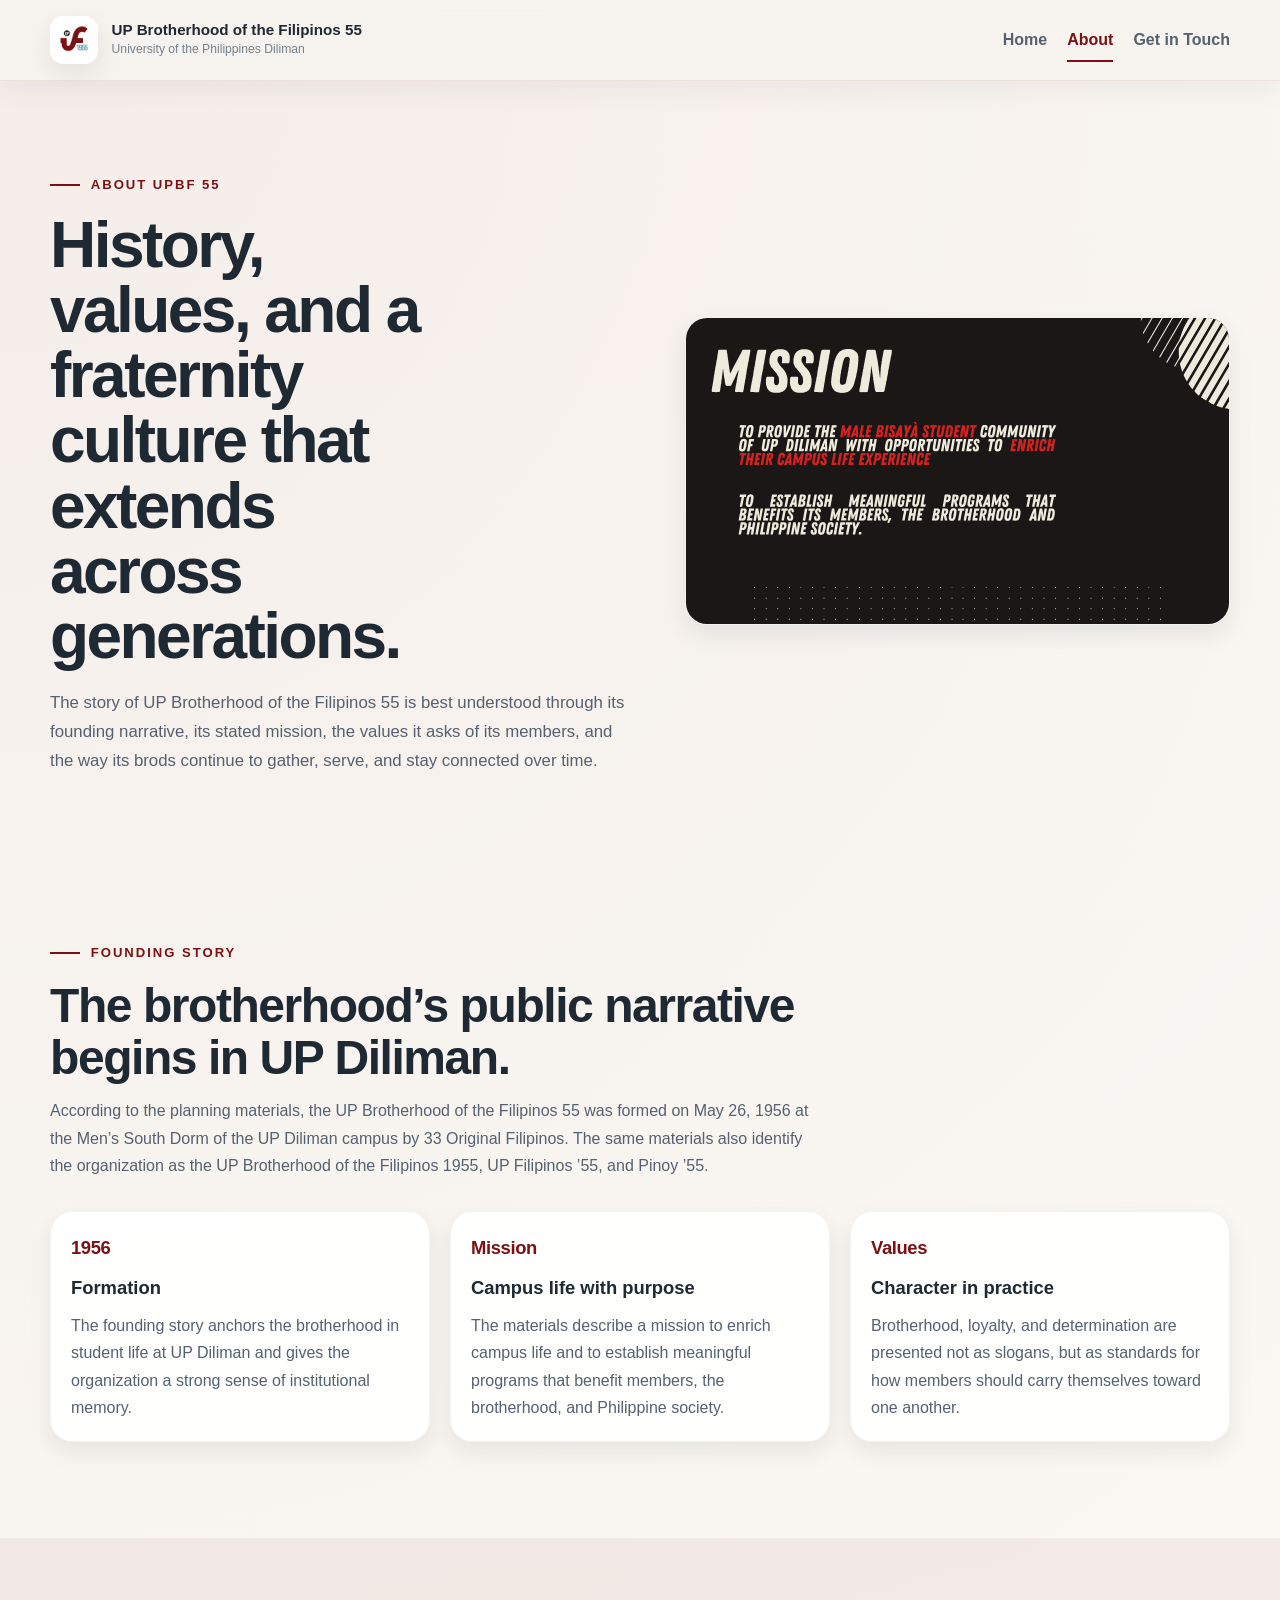
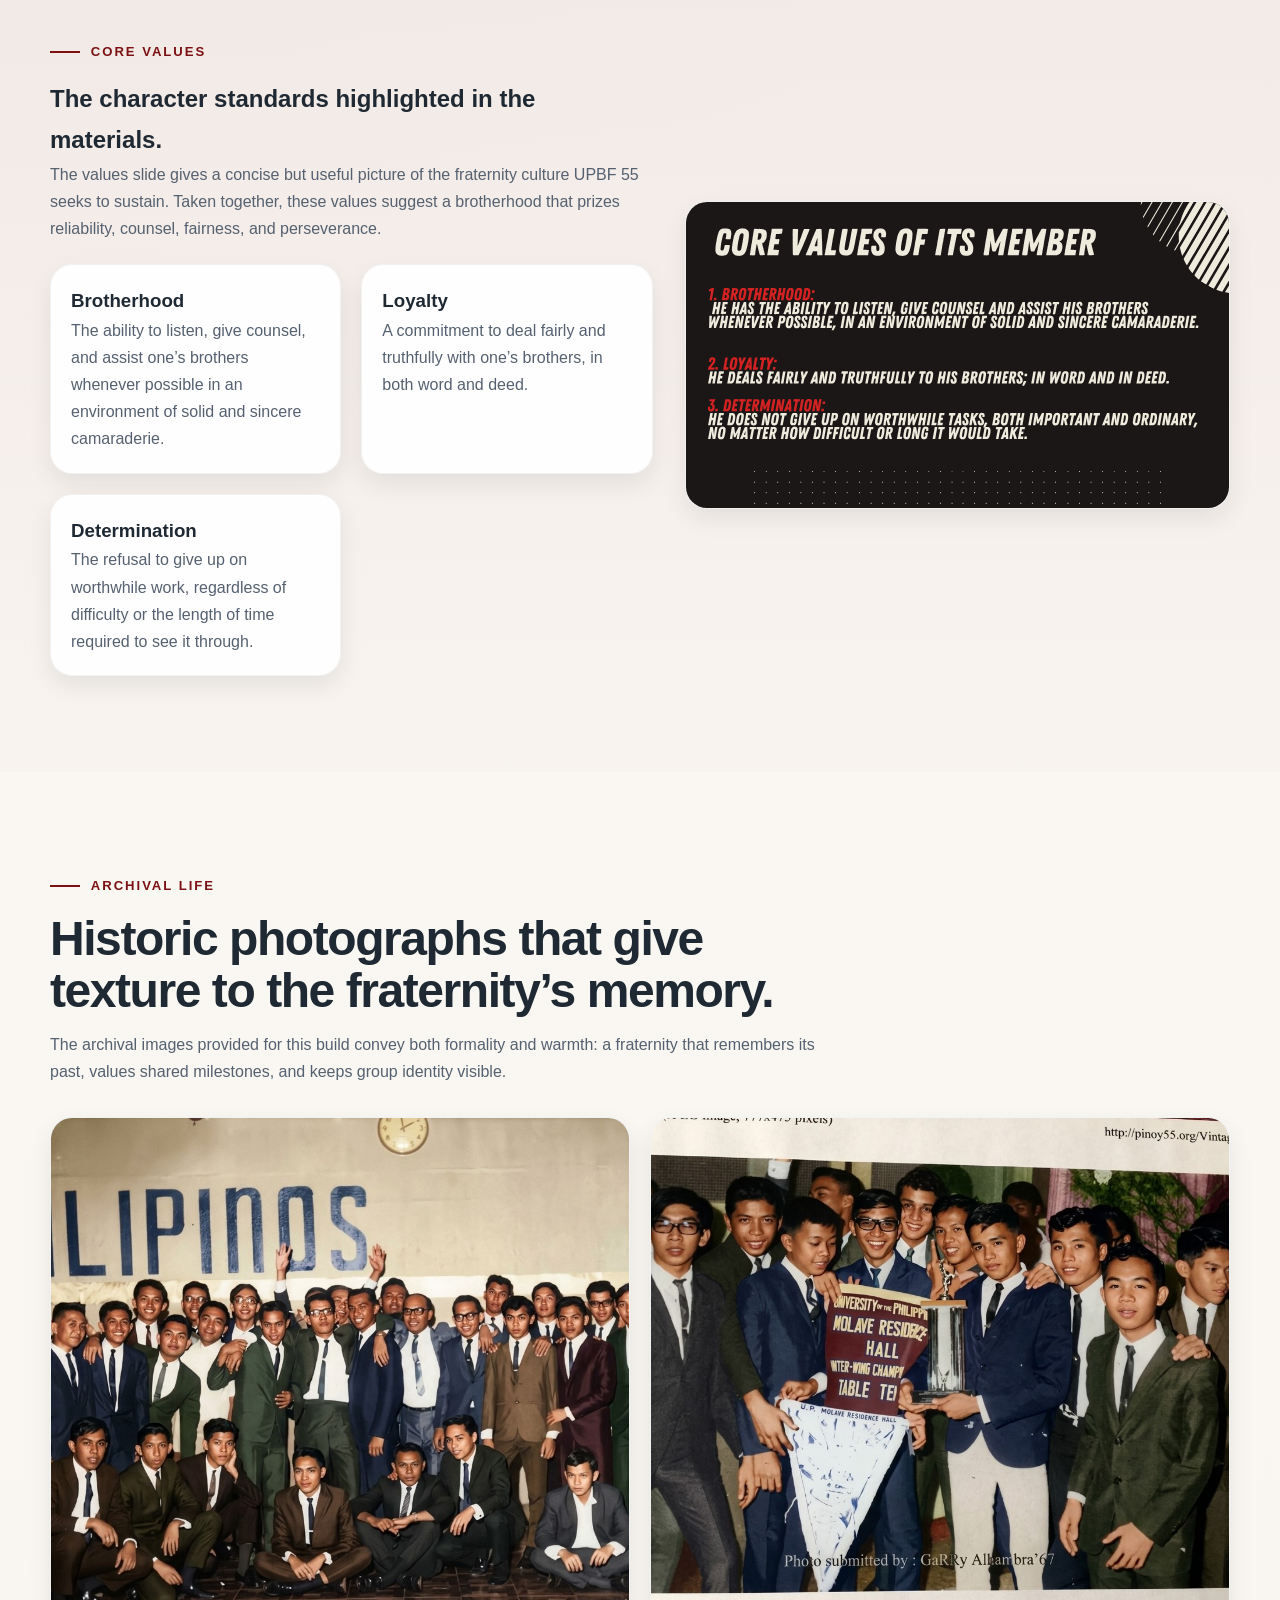
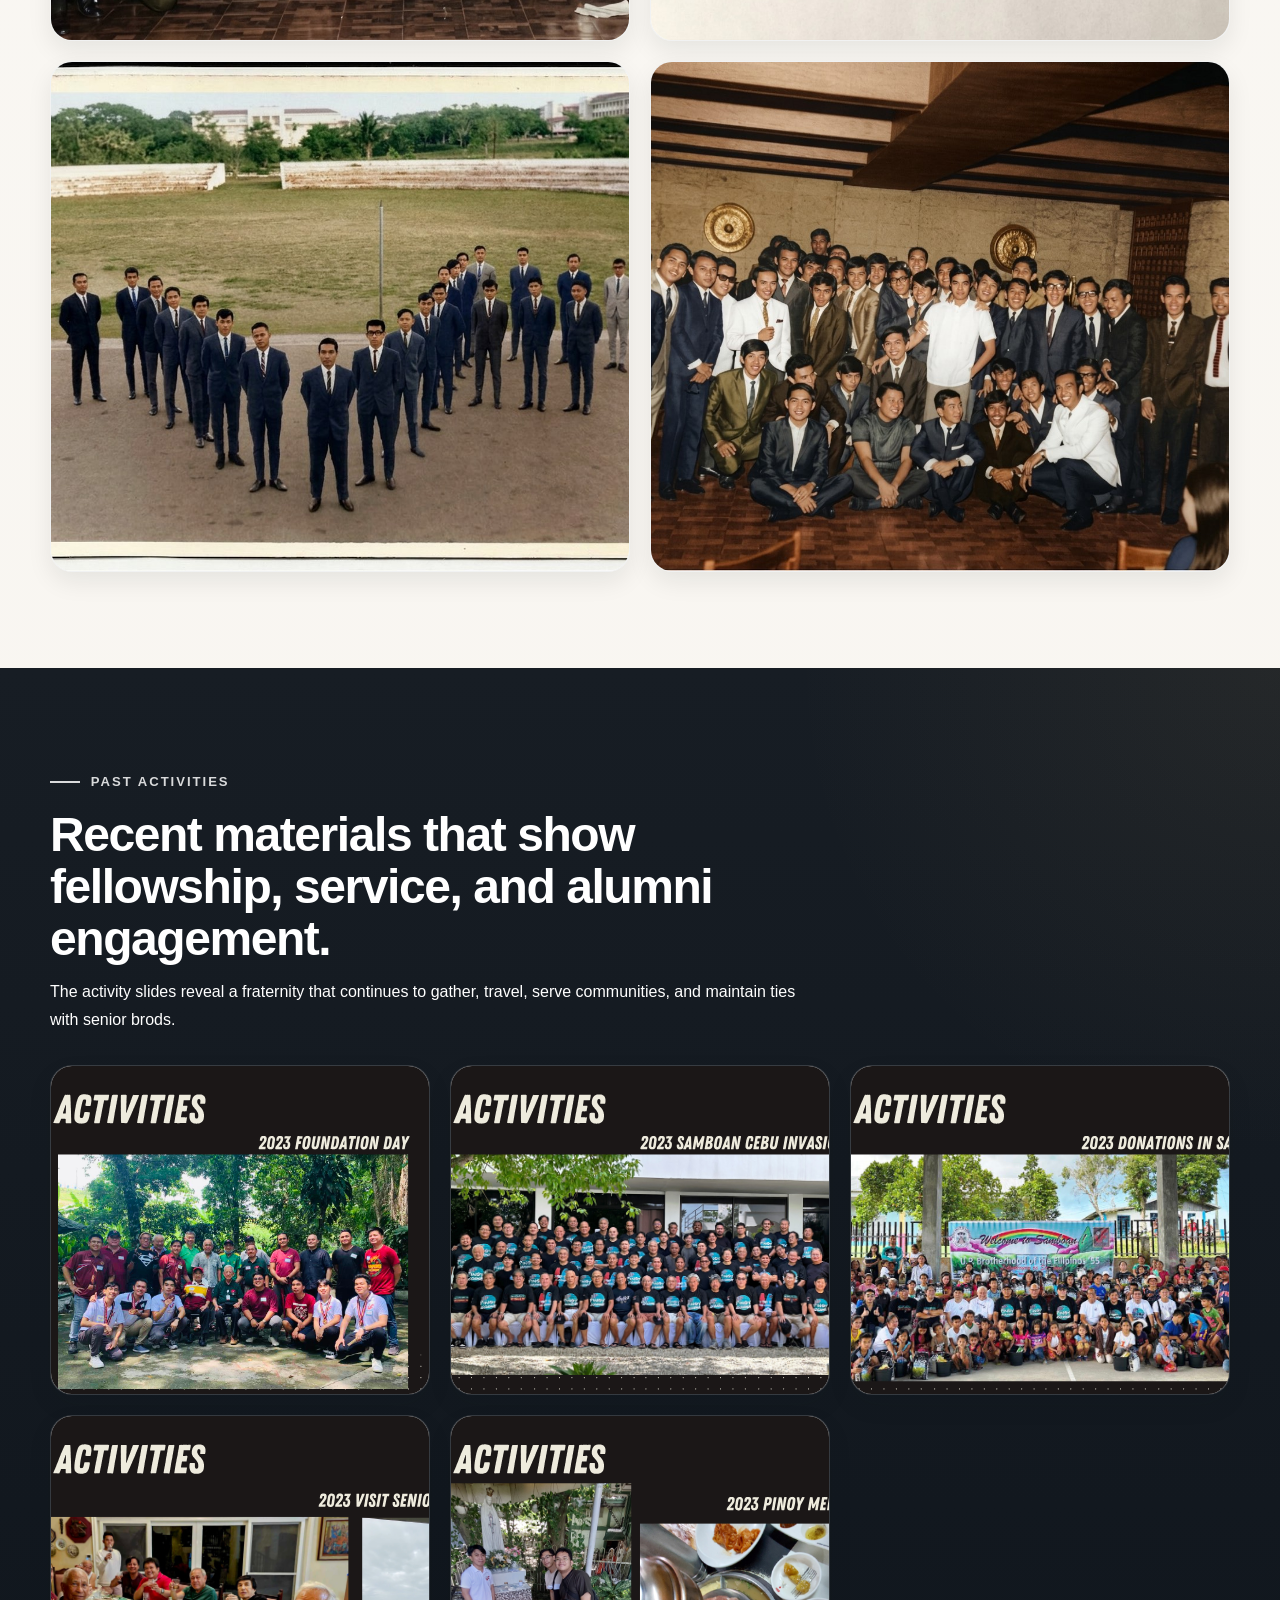
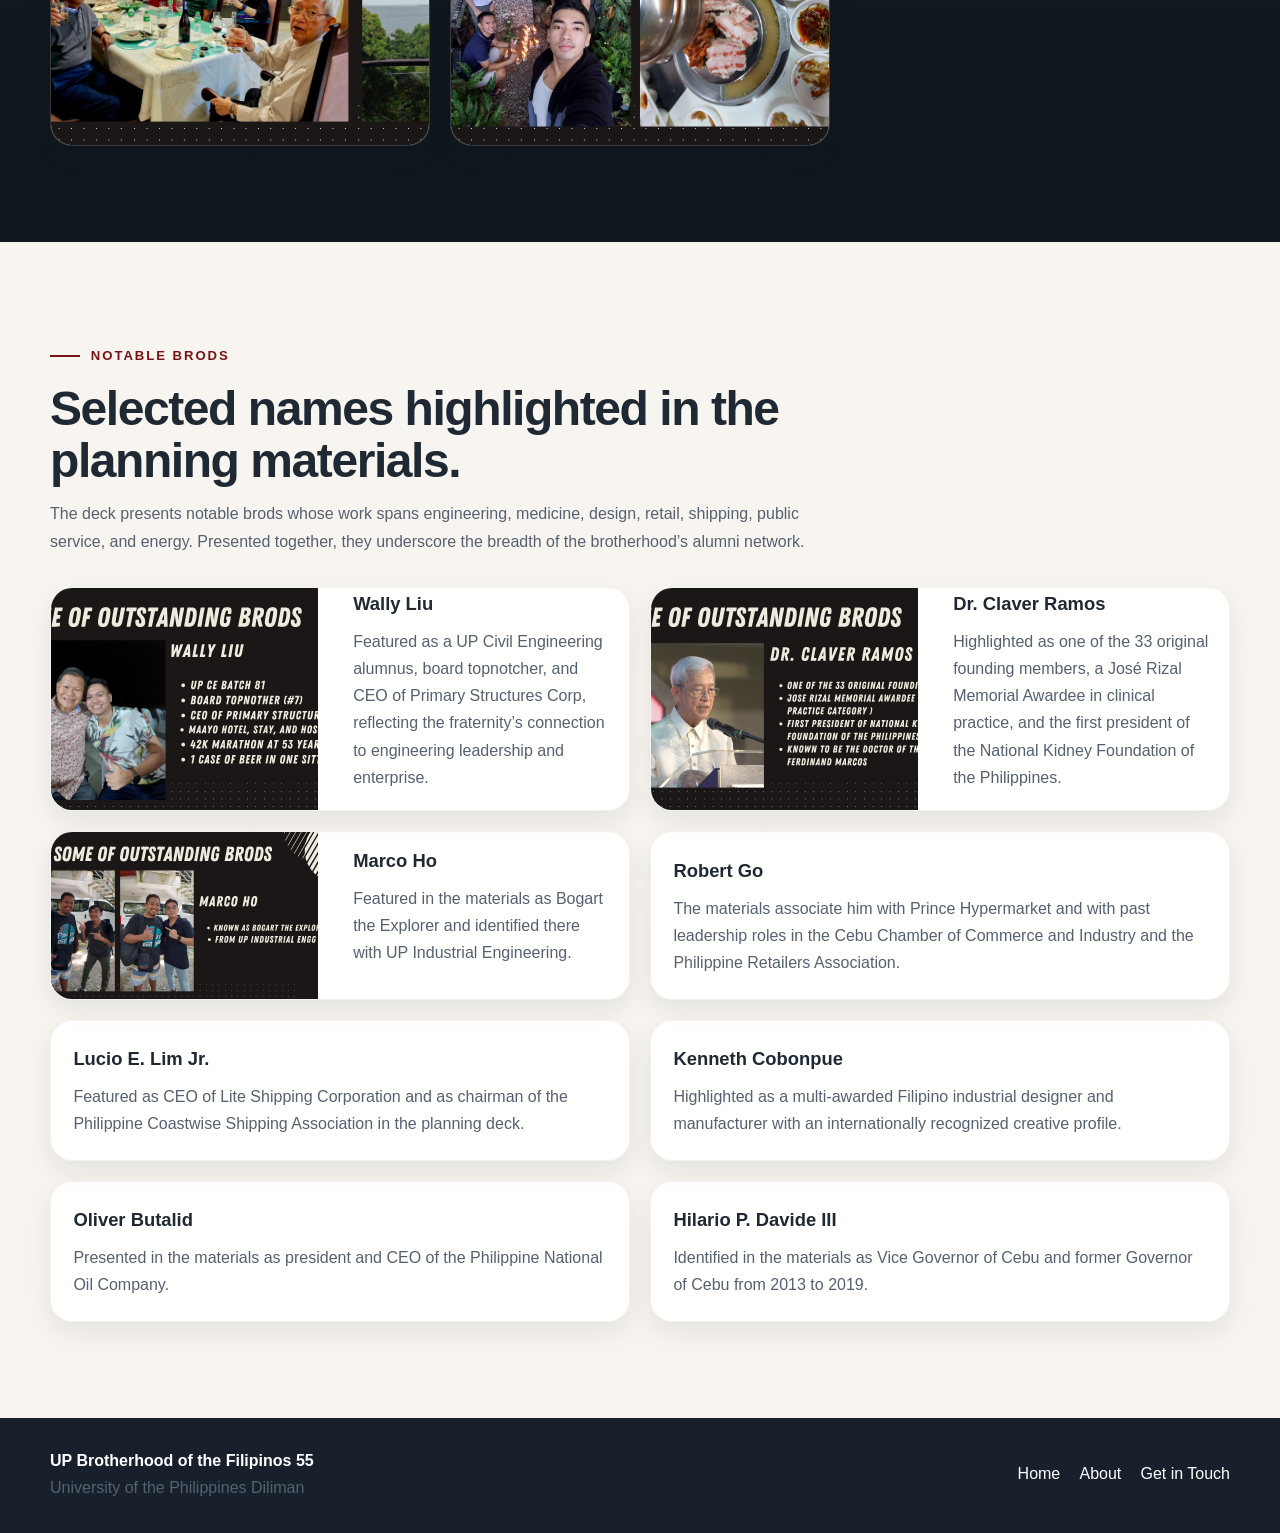
==== about.html @ 662bdc66 "Add files via upload" ====
<!DOCTYPE html>
<html lang="en">
<head>
  <meta charset="UTF-8">
  <meta name="viewport" content="width=device-width, initial-scale=1.0">
  <meta name="description" content="History, mission, activities, and notable brods of the UP Brotherhood of the Filipinos 55 at the University of the Philippines Diliman.">
  <title>UP Brotherhood of the Filipinos 55 | About</title>
  <link rel="stylesheet" href="style.css">
</head>
<body>
  <a class="skip-link" href="#main-content">Skip to content</a>

  <header class="site-header">
    <div class="container nav-shell">
      <a class="brand" href="index.html" aria-label="UP Brotherhood of the Filipinos 55 home page">
        <img src="logo.jpg" alt="UP Brotherhood of the Filipinos 55 logo">
        <span class="brand__text">
          <span class="brand__title">UP Brotherhood of the Filipinos 55</span>
          <span class="brand__sub">University of the Philippines Diliman</span>
        </span>
      </a>

      <input class="nav-toggle" type="checkbox" id="nav-toggle" aria-label="Toggle navigation menu">
      <label class="nav-toggle-label" for="nav-toggle" aria-hidden="true">
        <span></span>
        <span></span>
        <span></span>
      </label>

      <nav class="site-nav" aria-label="Primary navigation">
        <ul>
          <li><a href="index.html">Home</a></li>
          <li><a href="about.html" aria-current="page">About</a></li>
          <li><a href="index.html#contact">Get in Touch</a></li>
        </ul>
      </nav>
    </div>
  </header>

  <main id="main-content">
    <section class="page-banner">
      <div class="container split-layout split-layout--balanced">
        <div>
          <span class="eyebrow">About UPBF 55</span>
          <h1>History, values, and a fraternity culture that extends across generations.</h1>
          <p class="hero-lead">
            The story of UP Brotherhood of the Filipinos 55 is best understood through its founding narrative, its stated mission,
            the values it asks of its members, and the way its brods continue to gather, serve, and stay connected over time.
          </p>
        </div>
        <figure class="card card--image lift-card">
          <img src="3.svg" alt="Mission slide for the UP Brotherhood of the Filipinos 55.">
        </figure>
      </div>
    </section>

    <section class="section">
      <div class="container timeline-shell">
        <div class="section-head">
          <span class="eyebrow">Founding story</span>
          <h2>The brotherhood’s public narrative begins in UP Diliman.</h2>
          <p>
            According to the planning materials, the UP Brotherhood of the Filipinos 55 was formed on May 26, 1956 at the Men’s South Dorm of the UP Diliman campus by 33 Original Filipinos.
            The same materials also identify the organization as the UP Brotherhood of the Filipinos 1955, UP Filipinos ’55, and Pinoy ’55.
          </p>
        </div>

        <div class="timeline-grid">
          <article class="card timeline-card lift-card">
            <span class="timeline-card__year">1956</span>
            <h3>Formation</h3>
            <p>The founding story anchors the brotherhood in student life at UP Diliman and gives the organization a strong sense of institutional memory.</p>
          </article>
          <article class="card timeline-card lift-card">
            <span class="timeline-card__year">Mission</span>
            <h3>Campus life with purpose</h3>
            <p>The materials describe a mission to enrich campus life and to establish meaningful programs that benefit members, the brotherhood, and Philippine society.</p>
          </article>
          <article class="card timeline-card lift-card">
            <span class="timeline-card__year">Values</span>
            <h3>Character in practice</h3>
            <p>Brotherhood, loyalty, and determination are presented not as slogans, but as standards for how members should carry themselves toward one another.</p>
          </article>
        </div>
      </div>
    </section>

    <section class="section section--tint">
      <div class="container split-layout split-layout--balanced">
        <div>
          <span class="eyebrow">Core values</span>
          <h2>The character standards highlighted in the materials.</h2>
          <p>
            The values slide gives a concise but useful picture of the fraternity culture UPBF 55 seeks to sustain. Taken together, these values suggest a brotherhood that prizes reliability,
            counsel, fairness, and perseverance.
          </p>
          <div class="stack-grid">
            <article class="card lift-card">
              <h3>Brotherhood</h3>
              <p>The ability to listen, give counsel, and assist one’s brothers whenever possible in an environment of solid and sincere camaraderie.</p>
            </article>
            <article class="card lift-card">
              <h3>Loyalty</h3>
              <p>A commitment to deal fairly and truthfully with one’s brothers, in both word and deed.</p>
            </article>
            <article class="card lift-card">
              <h3>Determination</h3>
              <p>The refusal to give up on worthwhile work, regardless of difficulty or the length of time required to see it through.</p>
            </article>
          </div>
        </div>

        <figure class="card card--image lift-card">
          <img src="4.svg" alt="Core values slide listing brotherhood, loyalty, and determination for UPBF 55 members.">
        </figure>
      </div>
    </section>

    <section class="section">
      <div class="container">
        <div class="section-head">
          <span class="eyebrow">Archival life</span>
          <h2>Historic photographs that give texture to the fraternity’s memory.</h2>
          <p>
            The archival images provided for this build convey both formality and warmth: a fraternity that remembers its past, values shared milestones, and keeps group identity visible.
          </p>
        </div>

        <div class="gallery-grid">
          <figure class="card card--image lift-card">
            <img src="viber_image_2026-03-21_21-00-17-931.jpg" alt="Historic UPBF 55 group portrait with members wearing suits under a FILIPINOS sign.">
            <figcaption><strong>Group identity.</strong> A classic portrait that makes the organization’s name and visual memory immediately recognizable.</figcaption>
          </figure>
          <figure class="card card--image lift-card">
            <img src="viber_image_2026-03-21_21-00-18-046.jpg" alt="Historic UPBF 55 members holding a championship trophy and residence hall banner.">
            <figcaption><strong>Shared wins.</strong> The brotherhood’s memory is also carried through competition, achievement, and celebration.</figcaption>
          </figure>
          <figure class="card card--image lift-card">
            <img src="viber_image_2026-03-21_21-00-18-079.jpg" alt="Formal outdoor formation photograph of UPBF 55 members on campus grounds.">
            <figcaption><strong>Presence on campus.</strong> The visual discipline of the image reflects a strong sense of collective identity.</figcaption>
          </figure>
          <figure class="card card--image lift-card">
            <img src="viber_image_2026-03-21_21-00-18-173.jpg" alt="Large indoor social gathering of UPBF 55 members smiling together.">
            <figcaption><strong>Brotherhood in community.</strong> The social ease in the image makes the fraternity feel lived-in and intergenerational.</figcaption>
          </figure>
        </div>
      </div>
    </section>

    <section class="section section--dark">
      <div class="container">
        <div class="section-head section-head--light">
          <span class="eyebrow eyebrow--light">Past activities</span>
          <h2>Recent materials that show fellowship, service, and alumni engagement.</h2>
          <p>
            The activity slides reveal a fraternity that continues to gather, travel, serve communities, and maintain ties with senior brods.
          </p>
        </div>

        <div class="activity-grid">
          <figure class="card card--image card--dark lift-card">
            <img src="6.svg" alt="Slide for the 2023 Foundation Day activity of UPBF 55.">
            <figcaption>
              <strong>2023 Foundation Day</strong>
              An intergenerational gathering that affirms continuity across alumni and younger brods.
            </figcaption>
          </figure>
          <figure class="card card--image card--dark lift-card">
            <img src="7.svg" alt="Slide for the 2023 Samboan Cebu invasion of UPBF 55.">
            <figcaption>
              <strong>2023 Samboan Cebu Invasion</strong>
              Travel and fellowship remain part of how the network strengthens its bonds.
            </figcaption>
          </figure>
          <figure class="card card--image card--dark lift-card">
            <img src="8.svg" alt="Slide for the 2023 donations in Samboan by UPBF 55.">
            <figcaption>
              <strong>2023 Donations in Samboan</strong>
              A visible expression of service and civic-minded fraternity work.
            </figcaption>
          </figure>
          <figure class="card card--image card--dark lift-card">
            <img src="9.svg" alt="Slide showing a 2023 visit to senior brods by UPBF 55.">
            <figcaption>
              <strong>Visit to Senior Brods</strong>
              Respect for older brods strengthens the sense of living fraternity across generations.
            </figcaption>
          </figure>
          <figure class="card card--image card--dark lift-card">
            <img src="10.svg" alt="Slide showing the 2023 Pinoy memorial activity of UPBF 55.">
            <figcaption>
              <strong>Pinoy Memorial</strong>
              The memory of the brotherhood is sustained through acts of remembrance as well as celebration.
            </figcaption>
          </figure>
        </div>
      </div>
    </section>

    <section class="section" id="notable-brods">
      <div class="container">
        <div class="section-head">
          <span class="eyebrow">Notable brods</span>
          <h2>Selected names highlighted in the planning materials.</h2>
          <p>
            The deck presents notable brods whose work spans engineering, medicine, design, retail, shipping, public service, and energy.
            Presented together, they underscore the breadth of the brotherhood’s alumni network.
          </p>
        </div>

        <div class="profiles-grid">
          <article class="card profile-card lift-card">
            <img src="12.svg" alt="Slide featuring notable brod Wally Liu.">
            <div>
              <h3>Wally Liu</h3>
              <p>Featured as a UP Civil Engineering alumnus, board topnotcher, and CEO of Primary Structures Corp, reflecting the fraternity’s connection to engineering leadership and enterprise.</p>
            </div>
          </article>

          <article class="card profile-card lift-card">
            <img src="13.svg" alt="Slide featuring notable brod Dr. Claver Ramos.">
            <div>
              <h3>Dr. Claver Ramos</h3>
              <p>Highlighted as one of the 33 original founding members, a José Rizal Memorial Awardee in clinical practice, and the first president of the National Kidney Foundation of the Philippines.</p>
            </div>
          </article>

          <article class="card profile-card lift-card">
            <img src="14.svg" alt="Slide featuring notable brod Marco Ho.">
            <div>
              <h3>Marco Ho</h3>
              <p>Featured in the materials as Bogart the Explorer and identified there with UP Industrial Engineering.</p>
            </div>
          </article>

          <article class="card text-profile lift-card">
            <h3>Robert Go</h3>
            <p>The materials associate him with Prince Hypermarket and with past leadership roles in the Cebu Chamber of Commerce and Industry and the Philippine Retailers Association.</p>
          </article>

          <article class="card text-profile lift-card">
            <h3>Lucio E. Lim Jr.</h3>
            <p>Featured as CEO of Lite Shipping Corporation and as chairman of the Philippine Coastwise Shipping Association in the planning deck.</p>
          </article>

          <article class="card text-profile lift-card">
            <h3>Kenneth Cobonpue</h3>
            <p>Highlighted as a multi-awarded Filipino industrial designer and manufacturer with an internationally recognized creative profile.</p>
          </article>

          <article class="card text-profile lift-card">
            <h3>Oliver Butalid</h3>
            <p>Presented in the materials as president and CEO of the Philippine National Oil Company.</p>
          </article>

          <article class="card text-profile lift-card">
            <h3>Hilario P. Davide III</h3>
            <p>Identified in the materials as Vice Governor of Cebu and former Governor of Cebu from 2013 to 2019.</p>
          </article>
        </div>
      </div>
    </section>
  </main>

  <footer class="site-footer">
    <div class="container footer-shell">
      <div>
        <strong>UP Brotherhood of the Filipinos 55</strong>
        <p>University of the Philippines Diliman</p>
      </div>
      <nav aria-label="Footer navigation">
        <ul class="footer-nav">
          <li><a href="index.html">Home</a></li>
          <li><a href="about.html">About</a></li>
          <li><a href="index.html#contact">Get in Touch</a></li>
        </ul>
      </nav>
    </div>
  </footer>
</body>
</html>
---- style.css ----
:root {
  --bg: #f7f4ef;
  --surface: #fffdf9;
  --surface-soft: #f1ebe4;
  --ink: #1f2933;
  --ink-soft: #556170;
  --ink-muted: #73808d;
  --line: rgba(31, 41, 51, 0.1);
  --maroon: #7b1113;
  --maroon-deep: #560b0d;
  --maroon-soft: #a53a3d;
  --slate: #18212b;
  --gold: #c7a66b;
  --white: #ffffff;
  --shadow-sm: 0 10px 24px rgba(19, 24, 30, 0.08);
  --shadow-md: 0 18px 44px rgba(19, 24, 30, 0.12);
  --shadow-lg: 0 26px 60px rgba(19, 24, 30, 0.18);
  --radius-sm: 16px;
  --radius-md: 22px;
  --radius-lg: 30px;
  --max-width: 1180px;
  --transition: 180ms ease;
}

* {
  box-sizing: border-box;
}

html {
  scroll-behavior: smooth;
}

body {
  margin: 0;
  font-family: Inter, "Segoe UI", Roboto, Helvetica, Arial, sans-serif;
  color: var(--ink);
  background:
    radial-gradient(circle at top left, rgba(123, 17, 19, 0.05), transparent 30%),
    linear-gradient(180deg, #fbf9f5 0%, var(--bg) 100%);
  line-height: 1.7;
}

img {
  display: block;
  max-width: 100%;
}

a {
  color: inherit;
  text-decoration: none;
}

button,
input,
textarea {
  font: inherit;
}

h1,
h2,
h3,
strong {
  color: var(--ink);
}

h1,
h2,
h3,
p,
ul,
figure {
  margin: 0;
}

ul {
  padding: 0;
  list-style: none;
}

p {
  color: var(--ink-soft);
}

.container {
  width: min(100% - 1.5rem, var(--max-width));
  margin: 0 auto;
}

.skip-link {
  position: absolute;
  left: -9999px;
  top: 0;
  z-index: 200;
  background: var(--maroon);
  color: var(--white);
  padding: 0.8rem 1rem;
  border-radius: 0 0 12px 12px;
}

.skip-link:focus {
  left: 1rem;
}

.site-header {
  position: sticky;
  top: 0;
  z-index: 100;
  background: rgba(247, 244, 239, 0.8);
  backdrop-filter: blur(14px);
  border-bottom: 1px solid rgba(123, 17, 19, 0.08);
  box-shadow: 0 10px 30px rgba(19, 24, 30, 0.05);
}

.nav-shell {
  min-height: 5rem;
  display: flex;
  align-items: center;
  justify-content: space-between;
  gap: 1rem;
}

.brand {
  display: inline-flex;
  align-items: center;
  gap: 0.85rem;
  min-width: 0;
}

.brand img {
  width: 3rem;
  height: 3rem;
  object-fit: contain;
  border-radius: 14px;
  background: var(--white);
  box-shadow: var(--shadow-sm);
}

.brand__text {
  display: flex;
  flex-direction: column;
  min-width: 0;
}

.brand__title {
  font-size: 0.95rem;
  font-weight: 800;
  line-height: 1.2;
}

.brand__sub {
  color: var(--ink-muted);
  font-size: 0.76rem;
}

.nav-toggle {
  display: none;
}

.nav-toggle-label {
  width: 2.9rem;
  height: 2.9rem;
  display: inline-flex;
  flex-direction: column;
  justify-content: center;
  gap: 0.3rem;
  padding: 0.7rem;
  background: var(--surface);
  border: 1px solid var(--line);
  border-radius: 999px;
  cursor: pointer;
  box-shadow: var(--shadow-sm);
}

.nav-toggle-label span {
  width: 100%;
  height: 2px;
  background: var(--ink);
  border-radius: 999px;
}

.site-nav {
  position: absolute;
  top: 100%;
  left: 0;
  right: 0;
  max-height: 0;
  overflow: hidden;
  background: rgba(247, 244, 239, 0.98);
  backdrop-filter: blur(12px);
  border-bottom: 1px solid rgba(123, 17, 19, 0.08);
  transition: max-height 220ms ease;
}

.site-nav ul {
  display: flex;
  flex-direction: column;
  gap: 0.25rem;
  padding: 0.75rem 1rem 1rem;
}

.site-nav a {
  display: block;
  padding: 0.9rem 0.3rem;
  font-weight: 700;
  color: var(--ink-soft);
  border-bottom: 1px solid rgba(31, 41, 51, 0.08);
  transition: color var(--transition);
}

.site-nav a:hover,
.site-nav a:focus-visible,
.site-nav a[aria-current="page"] {
  color: var(--maroon);
}

.nav-toggle:checked ~ .site-nav {
  max-height: 16rem;
}

main {
  overflow: hidden;
}

.hero-section,
.page-banner {
  padding: 4.5rem 0 3.5rem;
}

.hero-section {
  background:
    radial-gradient(circle at 10% 10%, rgba(123, 17, 19, 0.12), transparent 28%),
    linear-gradient(135deg, rgba(255, 255, 255, 0.25), rgba(123, 17, 19, 0.02));
}

.hero-grid,
.split-layout,
.contact-grid,
.footer-shell,
.timeline-grid,
.stat-grid,
.value-grid,
.gallery-grid,
.activity-grid,
.activity-preview-grid,
.profiles-grid,
.stack-grid,
.mini-profile-list {
  display: grid;
  gap: 1.25rem;
}

.hero-grid,
.split-layout,
.contact-grid {
  align-items: center;
}

.hero-copy h1,
.page-banner h1 {
  font-size: clamp(2.2rem, 5vw, 4.4rem);
  line-height: 1.02;
  letter-spacing: -0.04em;
  max-width: 12ch;
}

.hero-lead {
  font-size: 1.05rem;
  max-width: 62ch;
  margin-top: 1.25rem;
}

.hero-actions {
  display: flex;
  flex-wrap: wrap;
  gap: 0.85rem;
  margin-top: 1.6rem;
}

.hero-meta {
  display: flex;
  flex-wrap: wrap;
  gap: 0.7rem;
  margin-top: 1.4rem;
}

.hero-meta li {
  padding: 0.55rem 0.85rem;
  border-radius: 999px;
  background: rgba(255, 255, 255, 0.74);
  border: 1px solid rgba(123, 17, 19, 0.1);
  color: var(--ink-soft);
  font-weight: 600;
  font-size: 0.92rem;
}

.eyebrow {
  display: inline-flex;
  align-items: center;
  gap: 0.65rem;
  font-size: 0.82rem;
  font-weight: 800;
  letter-spacing: 0.15em;
  text-transform: uppercase;
  color: var(--maroon);
  margin-bottom: 1rem;
}

.eyebrow::before {
  content: "";
  width: 1.9rem;
  height: 2px;
  background: currentColor;
}

.eyebrow--light {
  color: rgba(255, 255, 255, 0.84);
}

.button,
.text-link {
  transition:
    transform var(--transition),
    box-shadow var(--transition),
    background-color var(--transition),
    color var(--transition),
    border-color var(--transition);
}

.button {
  display: inline-flex;
  justify-content: center;
  align-items: center;
  min-height: 3rem;
  padding: 0.9rem 1.2rem;
  border-radius: 999px;
  border: 1px solid transparent;
  font-weight: 800;
  letter-spacing: 0.01em;
}

.button:hover,
.button:focus-visible,
.text-link:hover,
.text-link:focus-visible {
  transform: translateY(-2px);
}

.button--primary {
  background: linear-gradient(135deg, var(--maroon), var(--maroon-soft));
  color: var(--white);
  box-shadow: 0 14px 30px rgba(123, 17, 19, 0.24);
}

.button--primary:hover,
.button--primary:focus-visible {
  box-shadow: 0 18px 36px rgba(123, 17, 19, 0.34);
}

.button--secondary {
  background: transparent;
  border-color: rgba(123, 17, 19, 0.2);
  color: var(--maroon);
}

.button--secondary:hover,
.button--secondary:focus-visible {
  background: rgba(123, 17, 19, 0.06);
}

.button--full {
  width: 100%;
}

.section {
  padding: 5rem 0;
}

.section--compact {
  padding-top: 2.5rem;
  padding-bottom: 2.5rem;
}

.section--tint {
  background: linear-gradient(180deg, rgba(123, 17, 19, 0.06), rgba(123, 17, 19, 0.015));
}

.section--dark {
  background:
    radial-gradient(circle at top right, rgba(199, 166, 107, 0.08), transparent 28%),
    linear-gradient(180deg, #171d24 0%, #10161d 100%);
}

.section-head {
  max-width: 48rem;
  margin-bottom: 2rem;
}

.section-head h2 {
  font-size: clamp(1.9rem, 4vw, 3rem);
  line-height: 1.08;
  letter-spacing: -0.03em;
  margin-bottom: 0.85rem;
}

.section-head--light h2,
.section-head--light p {
  color: var(--white);
}

.card {
  background: rgba(255, 255, 255, 0.92);
  border: 1px solid rgba(31, 41, 51, 0.06);
  border-radius: var(--radius-md);
  padding: 1.25rem;
  box-shadow: var(--shadow-sm);
}

.card--dark {
  background: rgba(255, 255, 255, 0.08);
  border-color: rgba(255, 255, 255, 0.08);
}

.card--image {
  overflow: hidden;
  padding: 0;
}

.card--image img {
  width: 100%;
  height: 100%;
  object-fit: cover;
}

.card--image figcaption {
  padding: 1rem 1.1rem 1.15rem;
  color: var(--ink-soft);
}

.card--dark figcaption,
.card--dark strong {
  color: var(--white);
}

.lift-card {
  transition: transform 220ms ease, box-shadow 220ms ease, border-color 220ms ease;
}

.lift-card:hover,
.lift-card:focus-within {
  transform: translateY(-8px);
  box-shadow: var(--shadow-md);
  border-color: rgba(123, 17, 19, 0.14);
}

.pill {
  display: inline-flex;
  align-items: center;
  width: fit-content;
  padding: 0.4rem 0.72rem;
  border-radius: 999px;
  background: rgba(123, 17, 19, 0.08);
  color: var(--maroon);
  font-size: 0.82rem;
  font-weight: 800;
  letter-spacing: 0.08em;
  text-transform: uppercase;
  margin-bottom: 0.9rem;
}

.stat-grid,
.value-grid,
.activity-preview-grid,
.gallery-grid,
.activity-grid,
.profiles-grid {
  grid-template-columns: 1fr;
}

.stat-card__value,
.timeline-card__year {
  display: block;
  color: var(--maroon);
  font-size: 1.15rem;
  font-weight: 900;
  letter-spacing: -0.02em;
  margin-bottom: 0.55rem;
}

.value-card h3,
.stat-card h3,
.timeline-card h3,
.profile-card h3,
.text-profile h3,
.mini-profile h3,
.contact-note h3 {
  font-size: 1.15rem;
  margin-bottom: 0.55rem;
}

.split-layout > div > p + p {
  margin-top: 1rem;
}

.gallery-grid--feature {
  grid-template-columns: 1fr;
}

.gallery-grid__lead {
  min-height: 100%;
}

.mini-profile-list,
.stack-grid {
  margin-top: 1.35rem;
}

.mini-profile,
.text-profile {
  padding: 1.4rem;
}

.mini-profile p,
.text-profile p,
.profile-card p,
.contact-note p {
  color: var(--ink-soft);
}

.profile-card {
  display: grid;
  gap: 1rem;
  padding: 0;
  overflow: hidden;
}

.profile-card img {
  width: 100%;
  aspect-ratio: 16 / 9;
  object-fit: cover;
}

.profile-card > div {
  padding: 0 1.2rem 1.2rem;
}

.contact-section {
  padding-bottom: 5.5rem;
}

.contact-note {
  margin-top: 1.25rem;
}

.contact-form {
  display: grid;
  gap: 1rem;
  padding: 1.4rem;
}

.form-group {
  display: grid;
  gap: 0.45rem;
}

label {
  font-weight: 700;
  color: var(--ink);
}

input,
textarea {
  width: 100%;
  border: 1px solid rgba(31, 41, 51, 0.14);
  border-radius: 14px;
  background: var(--white);
  padding: 0.9rem 1rem;
  color: var(--ink);
  transition: border-color var(--transition), box-shadow var(--transition);
}

input:focus,
textarea:focus {
  outline: none;
  border-color: rgba(123, 17, 19, 0.42);
  box-shadow: 0 0 0 4px rgba(123, 17, 19, 0.1);
}

.text-link {
  display: inline-flex;
  align-items: center;
  gap: 0.4rem;
  color: var(--maroon);
  font-weight: 800;
  margin-top: 1.1rem;
}

.text-link::after {
  content: "→";
}

.site-footer {
  background: var(--slate);
  color: rgba(255, 255, 255, 0.8);
  padding: 1.8rem 0 2rem;
}

.site-footer strong,
.site-footer a {
  color: var(--white);
}

.footer-shell {
  gap: 1rem;
}

.footer-nav {
  display: flex;
  flex-wrap: wrap;
  gap: 0.9rem 1.2rem;
}

.footer-nav a:hover,
.footer-nav a:focus-visible {
  color: var(--gold);
}

@media (min-width: 720px) {
  .container {
    width: min(100% - 2.5rem, var(--max-width));
  }

  .hero-section,
  .page-banner {
    padding: 5.4rem 0 4rem;
  }

  .hero-grid,
  .split-layout,
  .contact-grid,
  .footer-shell {
    grid-template-columns: repeat(2, minmax(0, 1fr));
  }

  .stat-grid,
  .value-grid,
  .activity-preview-grid,
  .stack-grid {
    grid-template-columns: repeat(2, minmax(0, 1fr));
  }

  .gallery-grid {
    grid-template-columns: repeat(2, minmax(0, 1fr));
  }

  .gallery-grid--feature {
    grid-template-columns: 1.2fr 1fr;
  }

  .gallery-grid__lead {
    grid-row: span 2;
  }

  .activity-grid,
  .profiles-grid,
  .mini-profile-list,
  .timeline-grid {
    grid-template-columns: repeat(2, minmax(0, 1fr));
  }

  .profile-card {
    grid-template-columns: minmax(0, 0.95fr) minmax(0, 1.05fr);
    align-items: center;
  }

  .profile-card img {
    aspect-ratio: auto;
    height: 100%;
  }
}

@media (min-width: 980px) {
  .nav-toggle-label {
    display: none;
  }

  .site-nav {
    position: static;
    max-height: none;
    overflow: visible;
    background: transparent;
    border: 0;
  }

  .site-nav ul {
    flex-direction: row;
    align-items: center;
    gap: 1.25rem;
    padding: 0;
  }

  .site-nav a {
    border-bottom: 0;
    padding: 0;
    position: relative;
  }

  .site-nav a::after {
    content: "";
    position: absolute;
    left: 0;
    bottom: -0.55rem;
    width: 100%;
    height: 2px;
    background: var(--maroon);
    transform: scaleX(0);
    transform-origin: center;
    transition: transform var(--transition);
  }

  .site-nav a:hover::after,
  .site-nav a:focus-visible::after,
  .site-nav a[aria-current="page"]::after {
    transform: scaleX(1);
  }

  .hero-grid {
    grid-template-columns: 1.1fr 0.9fr;
    gap: 2rem;
  }

  .split-layout--balanced {
    grid-template-columns: 1.05fr 0.95fr;
    gap: 2rem;
  }

  .stat-grid {
    grid-template-columns: repeat(3, minmax(0, 1fr));
  }

  .value-grid {
    grid-template-columns: 1.1fr repeat(3, 1fr);
  }

  .activity-preview-grid {
    grid-template-columns: repeat(3, minmax(0, 1fr));
  }

  .activity-grid {
    grid-template-columns: repeat(3, minmax(0, 1fr));
  }

  .profiles-grid {
    grid-template-columns: repeat(2, minmax(0, 1fr));
  }

  .timeline-grid {
    grid-template-columns: repeat(3, minmax(0, 1fr));
  }

  .footer-shell {
    grid-template-columns: 1fr auto;
    align-items: center;
  }
}

@media (min-width: 1180px) {
  .section {
    padding: 6rem 0;
  }

  .section--compact {
    padding-top: 3rem;
    padding-bottom: 3rem;
  }
}
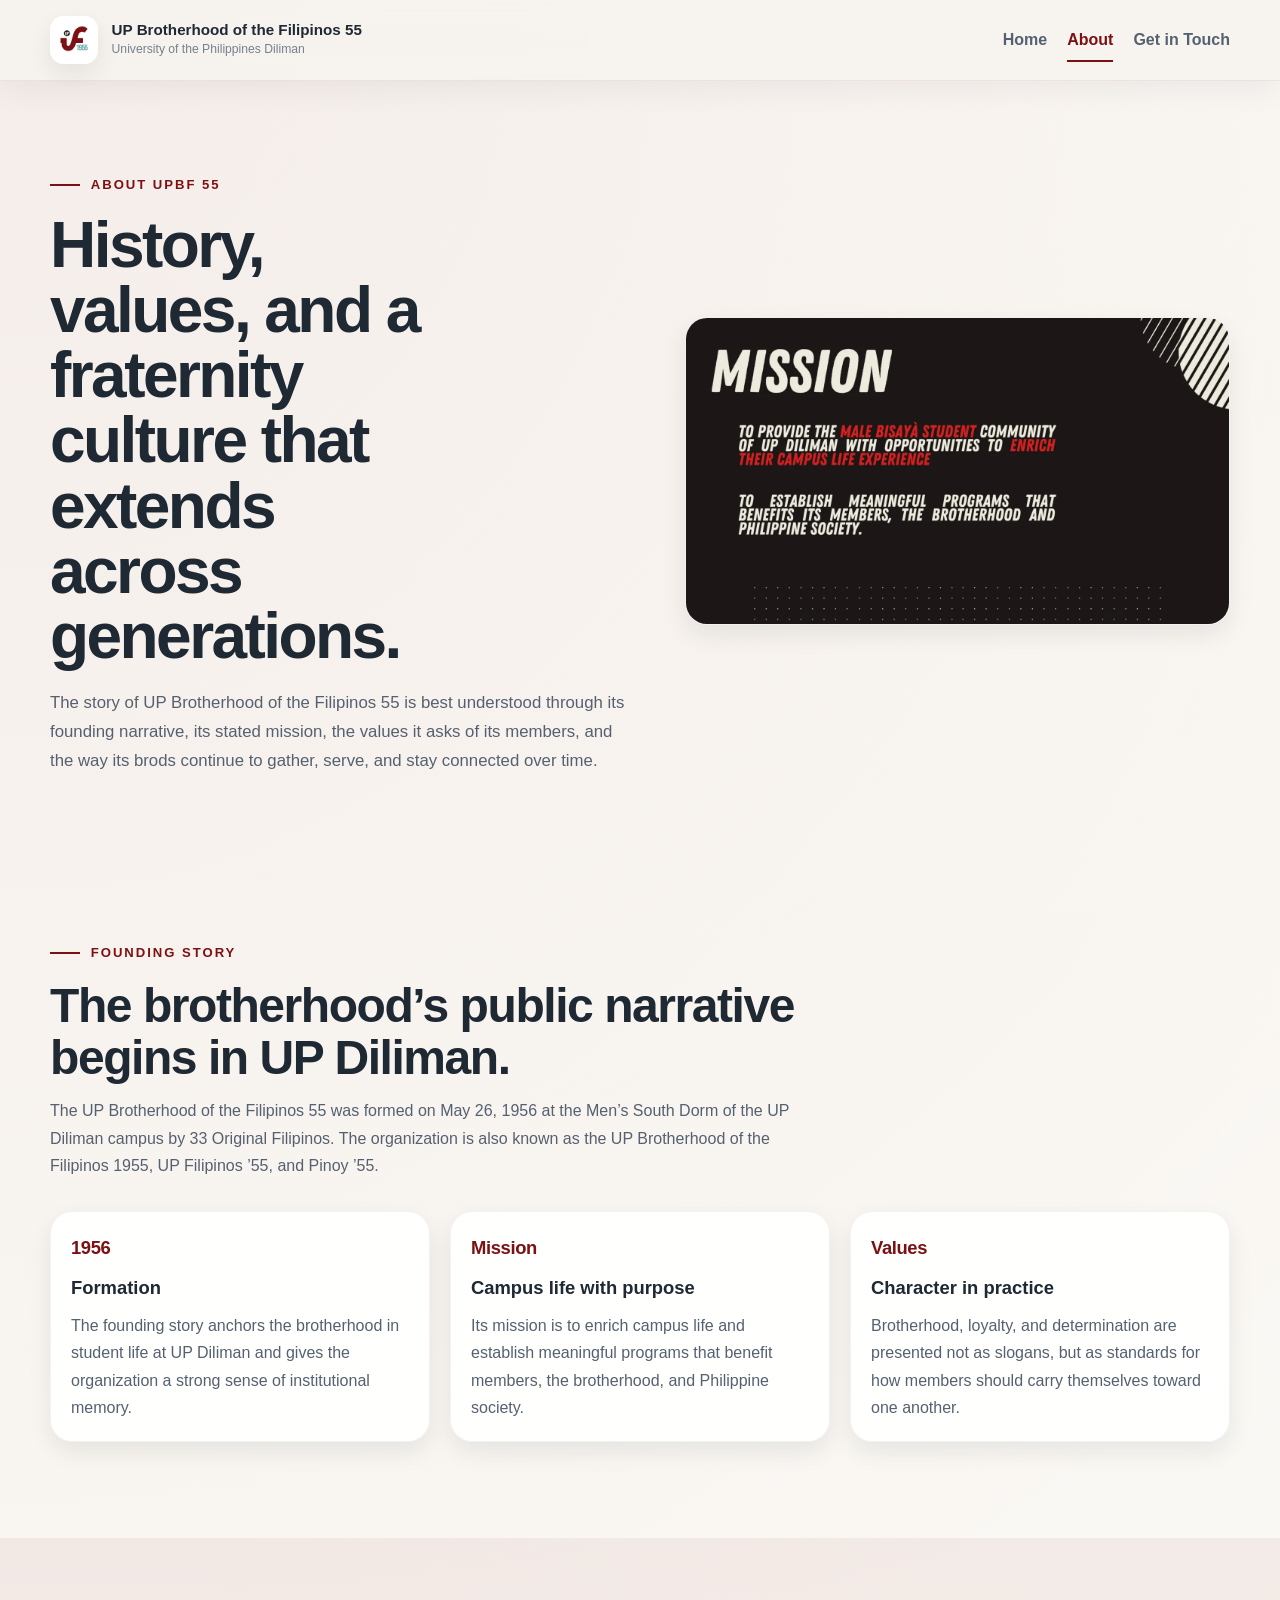
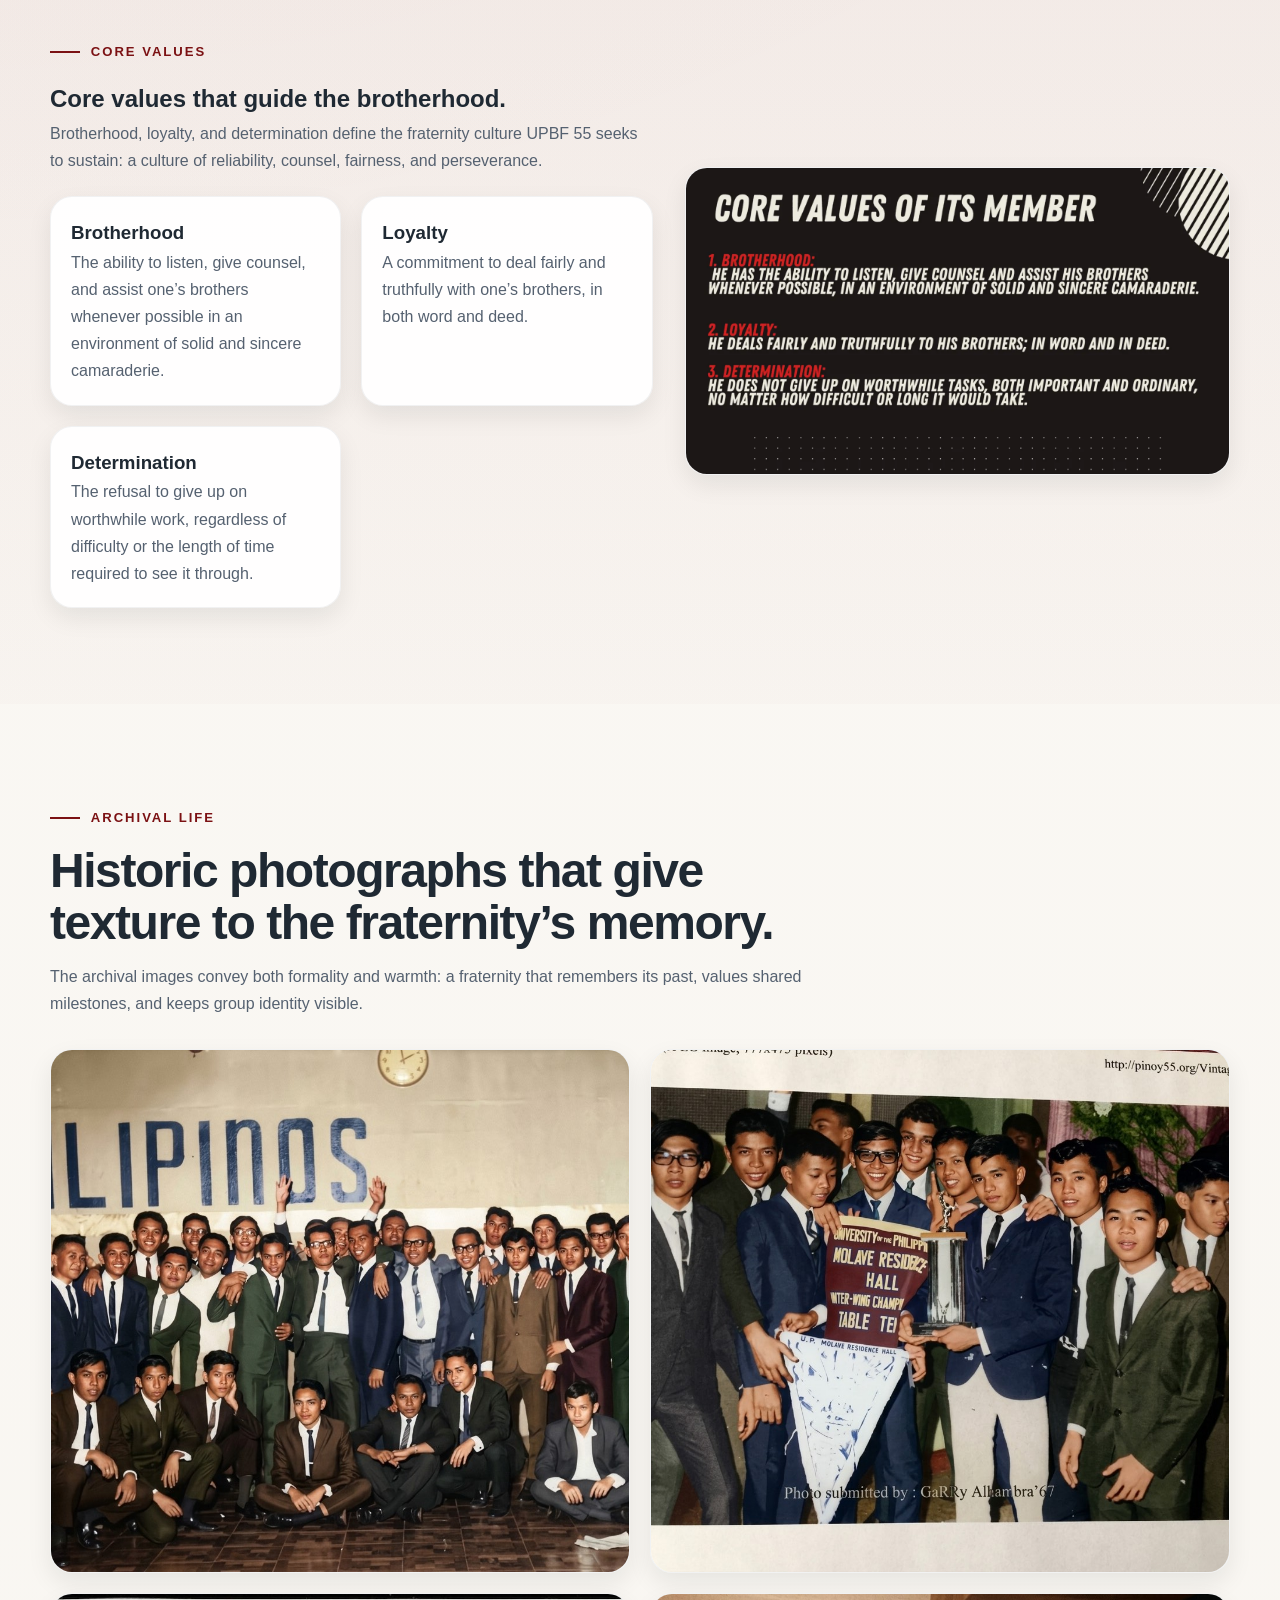
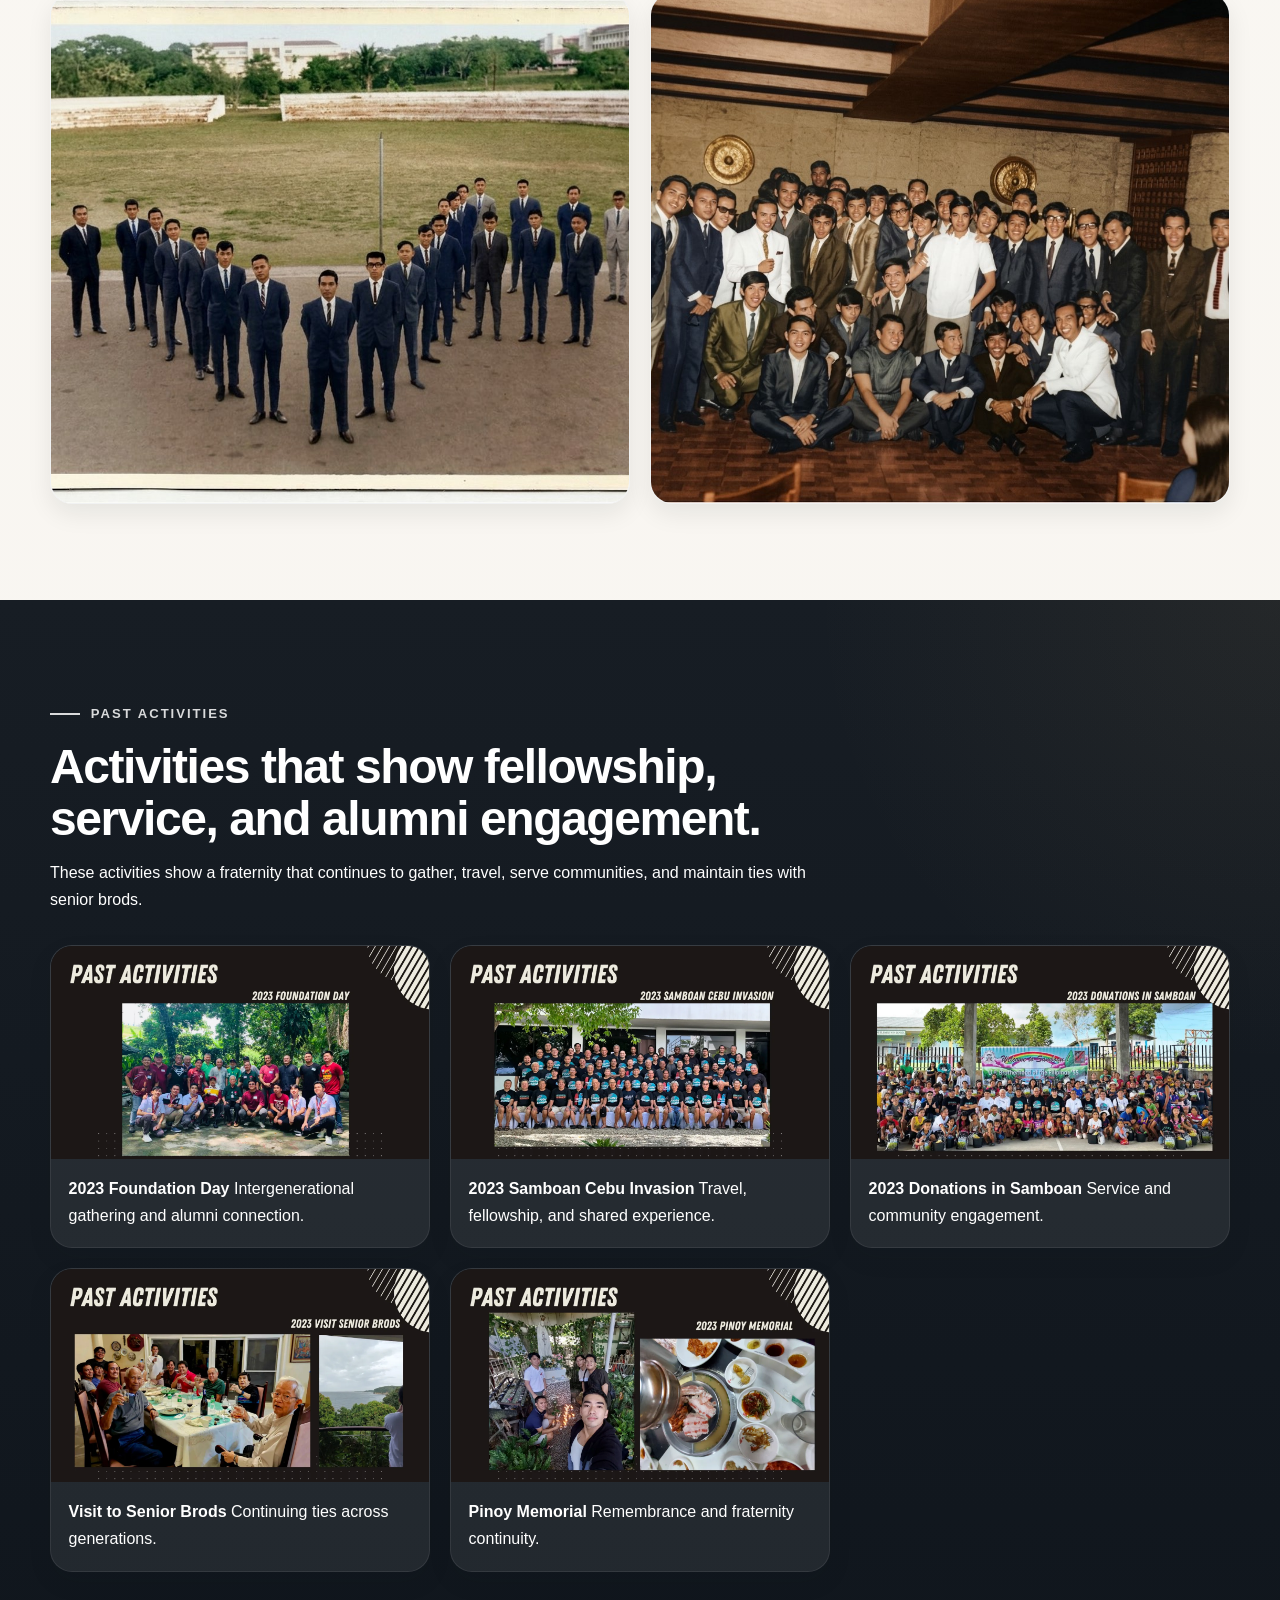
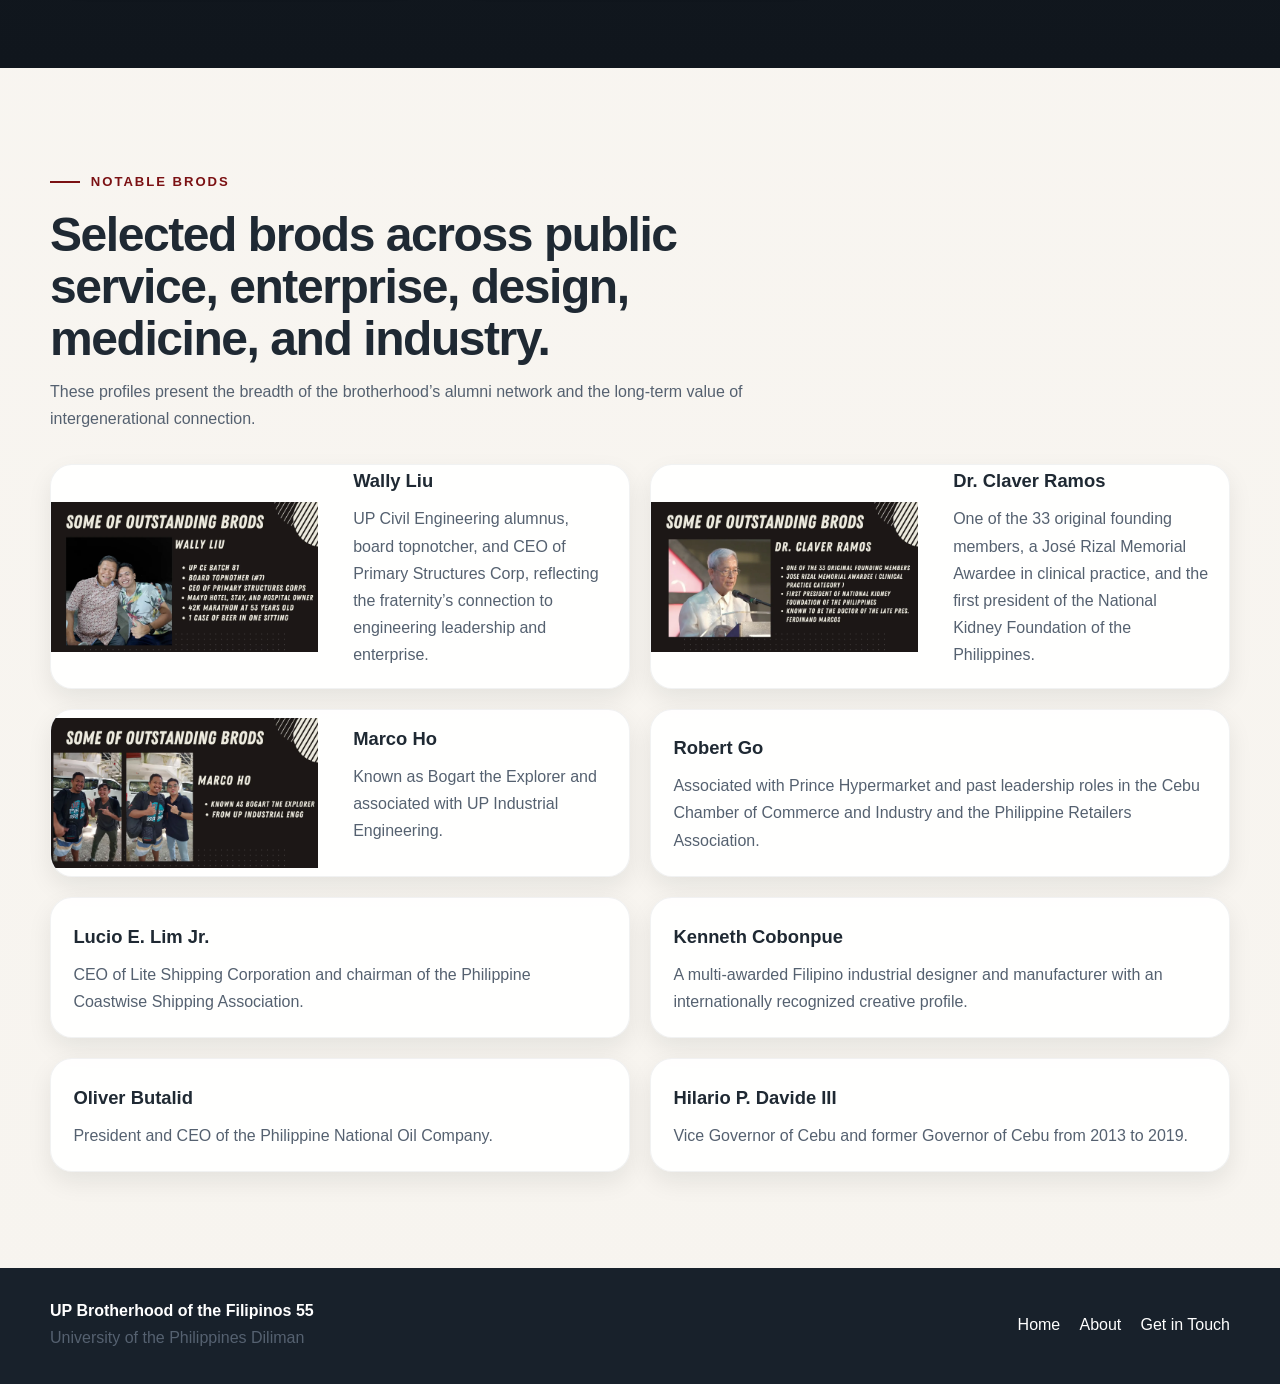
==== commit 1393d6a0: "Add files via upload" ====
--- a/about.html
+++ b/about.html
@@ -1,281 +1,279 @@
 <!DOCTYPE html>
+
 <html lang="en">
 <head>
-  <meta charset="UTF-8">
-  <meta name="viewport" content="width=device-width, initial-scale=1.0">
-  <meta name="description" content="History, mission, activities, and notable brods of the UP Brotherhood of the Filipinos 55 at the University of the Philippines Diliman.">
-  <title>UP Brotherhood of the Filipinos 55 | About</title>
-  <link rel="stylesheet" href="style.css">
+<meta charset="utf-8"/>
+<meta content="width=device-width, initial-scale=1.0" name="viewport"/>
+<meta content="History, mission, values, activities, and notable brods of the UP Brotherhood of the Filipinos 55 at UP Diliman." name="description"/>
+<title>UP Brotherhood of the Filipinos 55 | About</title>
+<link href="website_icon.png" rel="icon" type="image/png"/>
+<link href="website_icon.png" rel="apple-touch-icon"/>
+<link href="style.css" rel="stylesheet"/>
+<link href="https://up-pinoy55.com/about.html" rel="canonical"/>
+<meta content="#7b1113" name="theme-color"/>
+<meta content="UP Brotherhood of the Filipinos 55" property="og:site_name"/>
+<meta content="website" property="og:type"/>
+<meta content="https://up-pinoy55.com/about.html" property="og:url"/>
+<meta content="About UP Brotherhood of the Filipinos 55" property="og:title"/>
+<meta content="History, mission, values, activities, and notable brods of the UP Brotherhood of the Filipinos 55 at UP Diliman." property="og:description"/>
+<meta content="https://up-pinoy55.com/social-preview.jpg?v=20260523" property="og:image"/>
+<meta content="https://up-pinoy55.com/social-preview.jpg?v=20260523" property="og:image:secure_url"/>
+<meta content="image/jpeg" property="og:image:type"/>
+<meta content="1200" property="og:image:width"/>
+<meta content="630" property="og:image:height"/>
+<meta content="UP Brotherhood of the Filipinos 55 archival image and organization identity." property="og:image:alt"/>
+<meta content="summary_large_image" name="twitter:card"/>
+<meta content="About UP Brotherhood of the Filipinos 55" name="twitter:title"/>
+<meta content="History, mission, values, activities, and notable brods of the UP Brotherhood of the Filipinos 55 at UP Diliman." name="twitter:description"/>
+<meta content="https://up-pinoy55.com/social-preview.jpg?v=20260523" name="twitter:image"/>
+<meta content="UP Brotherhood of the Filipinos 55 archival image and organization identity." name="twitter:image:alt"/>
 </head>
 <body>
-  <a class="skip-link" href="#main-content">Skip to content</a>
-
-  <header class="site-header">
-    <div class="container nav-shell">
-      <a class="brand" href="index.html" aria-label="UP Brotherhood of the Filipinos 55 home page">
-        <img src="logo.jpg" alt="UP Brotherhood of the Filipinos 55 logo">
-        <span class="brand__text">
-          <span class="brand__title">UP Brotherhood of the Filipinos 55</span>
-          <span class="brand__sub">University of the Philippines Diliman</span>
-        </span>
-      </a>
-
-      <input class="nav-toggle" type="checkbox" id="nav-toggle" aria-label="Toggle navigation menu">
-      <label class="nav-toggle-label" for="nav-toggle" aria-hidden="true">
-        <span></span>
-        <span></span>
-        <span></span>
-      </label>
-
-      <nav class="site-nav" aria-label="Primary navigation">
-        <ul>
-          <li><a href="index.html">Home</a></li>
-          <li><a href="about.html" aria-current="page">About</a></li>
-          <li><a href="index.html#contact">Get in Touch</a></li>
-        </ul>
-      </nav>
-    </div>
-  </header>
-
-  <main id="main-content">
-    <section class="page-banner">
-      <div class="container split-layout split-layout--balanced">
-        <div>
-          <span class="eyebrow">About UPBF 55</span>
-          <h1>History, values, and a fraternity culture that extends across generations.</h1>
-          <p class="hero-lead">
+<a class="skip-link" href="#main-content">Skip to content</a>
+<header class="site-header">
+<div class="container nav-shell">
+<a aria-label="UP Brotherhood of the Filipinos 55 home page" class="brand" href="index.html">
+<img alt="UP Brotherhood of the Filipinos 55 logo" decoding="async" height="2048" src="logo.jpg" width="2048"/>
+<span class="brand__text">
+<span class="brand__title">UP Brotherhood of the Filipinos 55</span>
+<span class="brand__sub">University of the Philippines Diliman</span>
+</span>
+</a>
+<input aria-controls="primary-navigation" class="nav-toggle visually-hidden" id="nav-toggle" type="checkbox"/>
+<label aria-label="Toggle navigation menu" class="nav-toggle-label" for="nav-toggle">
+<span></span>
+<span></span>
+<span></span>
+</label>
+<nav aria-label="Primary navigation" class="site-nav" id="primary-navigation">
+<ul>
+<li><a href="index.html">Home</a></li>
+<li><a aria-current="page" href="about.html">About</a></li>
+<li><a href="index.html#contact">Get in Touch</a></li>
+</ul>
+</nav>
+</div>
+</header>
+<main id="main-content">
+<section class="page-banner">
+<div class="container split-layout split-layout--balanced">
+<div>
+<span class="eyebrow">About UPBF 55</span>
+<h1>History, values, and a fraternity culture that extends across generations.</h1>
+<p class="hero-lead">
             The story of UP Brotherhood of the Filipinos 55 is best understood through its founding narrative, its stated mission,
             the values it asks of its members, and the way its brods continue to gather, serve, and stay connected over time.
           </p>
-        </div>
-        <figure class="card card--image lift-card">
-          <img src="3.svg" alt="Mission slide for the UP Brotherhood of the Filipinos 55.">
-        </figure>
-      </div>
-    </section>
-
-    <section class="section">
-      <div class="container timeline-shell">
-        <div class="section-head">
-          <span class="eyebrow">Founding story</span>
-          <h2>The brotherhood’s public narrative begins in UP Diliman.</h2>
-          <p>
-            According to the planning materials, the UP Brotherhood of the Filipinos 55 was formed on May 26, 1956 at the Men’s South Dorm of the UP Diliman campus by 33 Original Filipinos.
-            The same materials also identify the organization as the UP Brotherhood of the Filipinos 1955, UP Filipinos ’55, and Pinoy ’55.
-          </p>
-        </div>
-
-        <div class="timeline-grid">
-          <article class="card timeline-card lift-card">
-            <span class="timeline-card__year">1956</span>
-            <h3>Formation</h3>
-            <p>The founding story anchors the brotherhood in student life at UP Diliman and gives the organization a strong sense of institutional memory.</p>
-          </article>
-          <article class="card timeline-card lift-card">
-            <span class="timeline-card__year">Mission</span>
-            <h3>Campus life with purpose</h3>
-            <p>The materials describe a mission to enrich campus life and to establish meaningful programs that benefit members, the brotherhood, and Philippine society.</p>
-          </article>
-          <article class="card timeline-card lift-card">
-            <span class="timeline-card__year">Values</span>
-            <h3>Character in practice</h3>
-            <p>Brotherhood, loyalty, and determination are presented not as slogans, but as standards for how members should carry themselves toward one another.</p>
-          </article>
-        </div>
-      </div>
-    </section>
-
-    <section class="section section--tint">
-      <div class="container split-layout split-layout--balanced">
-        <div>
-          <span class="eyebrow">Core values</span>
-          <h2>The character standards highlighted in the materials.</h2>
-          <p>
-            The values slide gives a concise but useful picture of the fraternity culture UPBF 55 seeks to sustain. Taken together, these values suggest a brotherhood that prizes reliability,
+</div>
+<figure class="card card--image lift-card card--slide">
+<img alt="Mission graphic for the UP Brotherhood of the Filipinos 55." decoding="async" fetchpriority="high" height="810" src="3.webp" width="1440"/>
+</figure>
+</div>
+</section>
+<section class="section">
+<div class="container timeline-shell">
+<div class="section-head">
+<span class="eyebrow">Founding story</span>
+<h2>The brotherhood&rsquo;s public narrative begins in UP Diliman.</h2>
+<p>
+            The UP Brotherhood of the Filipinos 55 was formed on May 26, 1956 at the Men&rsquo;s South Dorm of the UP Diliman campus by 33 Original Filipinos.
+            The organization is also known as the UP Brotherhood of the Filipinos 1955, UP Filipinos &rsquo;55, and Pinoy &rsquo;55.
+          </p>
+</div>
+<div class="timeline-grid">
+<article class="card timeline-card lift-card">
+<span class="timeline-card__year">1956</span>
+<h3>Formation</h3>
+<p>The founding story anchors the brotherhood in student life at UP Diliman and gives the organization a strong sense of institutional memory.</p>
+</article>
+<article class="card timeline-card lift-card">
+<span class="timeline-card__year">Mission</span>
+<h3>Campus life with purpose</h3>
+<p>Its mission is to enrich campus life and establish meaningful programs that benefit members, the brotherhood, and Philippine society.</p>
+</article>
+<article class="card timeline-card lift-card">
+<span class="timeline-card__year">Values</span>
+<h3>Character in practice</h3>
+<p>Brotherhood, loyalty, and determination are presented not as slogans, but as standards for how members should carry themselves toward one another.</p>
+</article>
+</div>
+</div>
+</section>
+<section class="section section--tint">
+<div class="container split-layout split-layout--balanced">
+<div>
+<span class="eyebrow">Core values</span>
+<h2>Core values that guide the brotherhood.</h2>
+<p>
+            Brotherhood, loyalty, and determination define the fraternity culture UPBF 55 seeks to sustain: a culture of reliability,
             counsel, fairness, and perseverance.
           </p>
-          <div class="stack-grid">
-            <article class="card lift-card">
-              <h3>Brotherhood</h3>
-              <p>The ability to listen, give counsel, and assist one’s brothers whenever possible in an environment of solid and sincere camaraderie.</p>
-            </article>
-            <article class="card lift-card">
-              <h3>Loyalty</h3>
-              <p>A commitment to deal fairly and truthfully with one’s brothers, in both word and deed.</p>
-            </article>
-            <article class="card lift-card">
-              <h3>Determination</h3>
-              <p>The refusal to give up on worthwhile work, regardless of difficulty or the length of time required to see it through.</p>
-            </article>
-          </div>
-        </div>
-
-        <figure class="card card--image lift-card">
-          <img src="4.svg" alt="Core values slide listing brotherhood, loyalty, and determination for UPBF 55 members.">
-        </figure>
-      </div>
-    </section>
-
-    <section class="section">
-      <div class="container">
-        <div class="section-head">
-          <span class="eyebrow">Archival life</span>
-          <h2>Historic photographs that give texture to the fraternity’s memory.</h2>
-          <p>
-            The archival images provided for this build convey both formality and warmth: a fraternity that remembers its past, values shared milestones, and keeps group identity visible.
-          </p>
-        </div>
-
-        <div class="gallery-grid">
-          <figure class="card card--image lift-card">
-            <img src="viber_image_2026-03-21_21-00-17-931.jpg" alt="Historic UPBF 55 group portrait with members wearing suits under a FILIPINOS sign.">
-            <figcaption><strong>Group identity.</strong> A classic portrait that makes the organization’s name and visual memory immediately recognizable.</figcaption>
-          </figure>
-          <figure class="card card--image lift-card">
-            <img src="viber_image_2026-03-21_21-00-18-046.jpg" alt="Historic UPBF 55 members holding a championship trophy and residence hall banner.">
-            <figcaption><strong>Shared wins.</strong> The brotherhood’s memory is also carried through competition, achievement, and celebration.</figcaption>
-          </figure>
-          <figure class="card card--image lift-card">
-            <img src="viber_image_2026-03-21_21-00-18-079.jpg" alt="Formal outdoor formation photograph of UPBF 55 members on campus grounds.">
-            <figcaption><strong>Presence on campus.</strong> The visual discipline of the image reflects a strong sense of collective identity.</figcaption>
-          </figure>
-          <figure class="card card--image lift-card">
-            <img src="viber_image_2026-03-21_21-00-18-173.jpg" alt="Large indoor social gathering of UPBF 55 members smiling together.">
-            <figcaption><strong>Brotherhood in community.</strong> The social ease in the image makes the fraternity feel lived-in and intergenerational.</figcaption>
-          </figure>
-        </div>
-      </div>
-    </section>
-
-    <section class="section section--dark">
-      <div class="container">
-        <div class="section-head section-head--light">
-          <span class="eyebrow eyebrow--light">Past activities</span>
-          <h2>Recent materials that show fellowship, service, and alumni engagement.</h2>
-          <p>
-            The activity slides reveal a fraternity that continues to gather, travel, serve communities, and maintain ties with senior brods.
-          </p>
-        </div>
-
-        <div class="activity-grid">
-          <figure class="card card--image card--dark lift-card">
-            <img src="6.svg" alt="Slide for the 2023 Foundation Day activity of UPBF 55.">
-            <figcaption>
-              <strong>2023 Foundation Day</strong>
-              An intergenerational gathering that affirms continuity across alumni and younger brods.
-            </figcaption>
-          </figure>
-          <figure class="card card--image card--dark lift-card">
-            <img src="7.svg" alt="Slide for the 2023 Samboan Cebu invasion of UPBF 55.">
-            <figcaption>
-              <strong>2023 Samboan Cebu Invasion</strong>
-              Travel and fellowship remain part of how the network strengthens its bonds.
-            </figcaption>
-          </figure>
-          <figure class="card card--image card--dark lift-card">
-            <img src="8.svg" alt="Slide for the 2023 donations in Samboan by UPBF 55.">
-            <figcaption>
-              <strong>2023 Donations in Samboan</strong>
-              A visible expression of service and civic-minded fraternity work.
-            </figcaption>
-          </figure>
-          <figure class="card card--image card--dark lift-card">
-            <img src="9.svg" alt="Slide showing a 2023 visit to senior brods by UPBF 55.">
-            <figcaption>
-              <strong>Visit to Senior Brods</strong>
-              Respect for older brods strengthens the sense of living fraternity across generations.
-            </figcaption>
-          </figure>
-          <figure class="card card--image card--dark lift-card">
-            <img src="10.svg" alt="Slide showing the 2023 Pinoy memorial activity of UPBF 55.">
-            <figcaption>
-              <strong>Pinoy Memorial</strong>
-              The memory of the brotherhood is sustained through acts of remembrance as well as celebration.
-            </figcaption>
-          </figure>
-        </div>
-      </div>
-    </section>
-
-    <section class="section" id="notable-brods">
-      <div class="container">
-        <div class="section-head">
-          <span class="eyebrow">Notable brods</span>
-          <h2>Selected names highlighted in the planning materials.</h2>
-          <p>
-            The deck presents notable brods whose work spans engineering, medicine, design, retail, shipping, public service, and energy.
-            Presented together, they underscore the breadth of the brotherhood’s alumni network.
-          </p>
-        </div>
-
-        <div class="profiles-grid">
-          <article class="card profile-card lift-card">
-            <img src="12.svg" alt="Slide featuring notable brod Wally Liu.">
-            <div>
-              <h3>Wally Liu</h3>
-              <p>Featured as a UP Civil Engineering alumnus, board topnotcher, and CEO of Primary Structures Corp, reflecting the fraternity’s connection to engineering leadership and enterprise.</p>
-            </div>
-          </article>
-
-          <article class="card profile-card lift-card">
-            <img src="13.svg" alt="Slide featuring notable brod Dr. Claver Ramos.">
-            <div>
-              <h3>Dr. Claver Ramos</h3>
-              <p>Highlighted as one of the 33 original founding members, a José Rizal Memorial Awardee in clinical practice, and the first president of the National Kidney Foundation of the Philippines.</p>
-            </div>
-          </article>
-
-          <article class="card profile-card lift-card">
-            <img src="14.svg" alt="Slide featuring notable brod Marco Ho.">
-            <div>
-              <h3>Marco Ho</h3>
-              <p>Featured in the materials as Bogart the Explorer and identified there with UP Industrial Engineering.</p>
-            </div>
-          </article>
-
-          <article class="card text-profile lift-card">
-            <h3>Robert Go</h3>
-            <p>The materials associate him with Prince Hypermarket and with past leadership roles in the Cebu Chamber of Commerce and Industry and the Philippine Retailers Association.</p>
-          </article>
-
-          <article class="card text-profile lift-card">
-            <h3>Lucio E. Lim Jr.</h3>
-            <p>Featured as CEO of Lite Shipping Corporation and as chairman of the Philippine Coastwise Shipping Association in the planning deck.</p>
-          </article>
-
-          <article class="card text-profile lift-card">
-            <h3>Kenneth Cobonpue</h3>
-            <p>Highlighted as a multi-awarded Filipino industrial designer and manufacturer with an internationally recognized creative profile.</p>
-          </article>
-
-          <article class="card text-profile lift-card">
-            <h3>Oliver Butalid</h3>
-            <p>Presented in the materials as president and CEO of the Philippine National Oil Company.</p>
-          </article>
-
-          <article class="card text-profile lift-card">
-            <h3>Hilario P. Davide III</h3>
-            <p>Identified in the materials as Vice Governor of Cebu and former Governor of Cebu from 2013 to 2019.</p>
-          </article>
-        </div>
-      </div>
-    </section>
-  </main>
-
-  <footer class="site-footer">
-    <div class="container footer-shell">
-      <div>
-        <strong>UP Brotherhood of the Filipinos 55</strong>
-        <p>University of the Philippines Diliman</p>
-      </div>
-      <nav aria-label="Footer navigation">
-        <ul class="footer-nav">
-          <li><a href="index.html">Home</a></li>
-          <li><a href="about.html">About</a></li>
-          <li><a href="index.html#contact">Get in Touch</a></li>
-        </ul>
-      </nav>
-    </div>
-  </footer>
+<div class="stack-grid">
+<article class="card lift-card">
+<h3>Brotherhood</h3>
+<p>The ability to listen, give counsel, and assist one&rsquo;s brothers whenever possible in an environment of solid and sincere camaraderie.</p>
+</article>
+<article class="card lift-card">
+<h3>Loyalty</h3>
+<p>A commitment to deal fairly and truthfully with one&rsquo;s brothers, in both word and deed.</p>
+</article>
+<article class="card lift-card">
+<h3>Determination</h3>
+<p>The refusal to give up on worthwhile work, regardless of difficulty or the length of time required to see it through.</p>
+</article>
+</div>
+</div>
+<figure class="card card--image lift-card card--slide">
+<img alt="Core values graphic listing brotherhood, loyalty, and determination for UPBF 55 members." decoding="async" height="810" loading="lazy" src="4.webp" width="1440"/>
+</figure>
+</div>
+</section>
+<section class="section">
+<div class="container">
+<div class="section-head">
+<span class="eyebrow">Archival life</span>
+<h2>Historic photographs that give texture to the fraternity&rsquo;s memory.</h2>
+<p>
+            The archival images convey both formality and warmth: a fraternity that remembers its past, values shared milestones, and keeps group identity visible.
+          </p>
+</div>
+<div class="gallery-grid">
+<figure class="card card--image lift-card">
+<img alt="Historic UPBF 55 group portrait with members wearing suits under a FILIPINOS sign." decoding="async" height="832" loading="lazy" src="viber_image_2026-03-21_21-00-17-931.jpg" width="1266"/>
+<figcaption><strong>Group identity.</strong> A classic portrait with the organization&rsquo;s name and visual memory clearly present.</figcaption>
+</figure>
+<figure class="card card--image lift-card">
+<img alt="Historic UPBF 55 members holding a championship trophy and residence hall banner." decoding="async" height="896" loading="lazy" src="viber_image_2026-03-21_21-00-18-046.jpg" width="1195"/>
+<figcaption><strong>Shared wins.</strong> A remembered moment of competition, achievement, and celebration.</figcaption>
+</figure>
+<figure class="card card--image lift-card">
+<img alt="Formal outdoor formation photograph of UPBF 55 members on campus grounds." decoding="async" height="848" loading="lazy" src="viber_image_2026-03-21_21-00-18-079.jpg" width="1251"/>
+<figcaption><strong>Presence on campus.</strong> A formal outdoor image of collective identity.</figcaption>
+</figure>
+<figure class="card card--image lift-card">
+<img alt="Large indoor social gathering of UPBF 55 members smiling together." decoding="async" height="880" loading="lazy" src="viber_image_2026-03-21_21-00-18-173.jpg" width="1210"/>
+<figcaption><strong>Brotherhood in community.</strong> A gathering that reflects fellowship across generations.</figcaption>
+</figure>
+</div>
+</div>
+</section>
+<section class="section section--dark">
+<div class="container">
+<div class="section-head section-head--light">
+<span class="eyebrow eyebrow--light">Past activities</span>
+<h2>Activities that show fellowship, service, and alumni engagement.</h2>
+<p>
+            These activities show a fraternity that continues to gather, travel, serve communities, and maintain ties with senior brods.
+          </p>
+</div>
+<div class="activity-grid">
+<figure class="card card--image card--dark lift-card card--slide">
+<img alt="2023 Foundation Day activity of UPBF 55." decoding="async" height="810" loading="lazy" src="6.webp" width="1440"/>
+<figcaption>
+<strong>2023 Foundation Day</strong>
+              Intergenerational gathering and alumni connection.
+            </figcaption>
+</figure>
+<figure class="card card--image card--dark lift-card card--slide">
+<img alt="2023 Samboan Cebu invasion of UPBF 55." decoding="async" height="810" loading="lazy" src="7.webp" width="1440"/>
+<figcaption>
+<strong>2023 Samboan Cebu Invasion</strong>
+              Travel, fellowship, and shared experience.
+            </figcaption>
+</figure>
+<figure class="card card--image card--dark lift-card card--slide">
+<img alt="2023 donations in Samboan by UPBF 55." decoding="async" height="810" loading="lazy" src="8.webp" width="1440"/>
+<figcaption>
+<strong>2023 Donations in Samboan</strong>
+              Service and community engagement.
+            </figcaption>
+</figure>
+<figure class="card card--image card--dark lift-card card--slide">
+<img alt="2023 visit to senior brods by UPBF 55." decoding="async" height="810" loading="lazy" src="9.webp" width="1440"/>
+<figcaption>
+<strong>Visit to Senior Brods</strong>
+              Continuing ties across generations.
+            </figcaption>
+</figure>
+<figure class="card card--image card--dark lift-card card--slide">
+<img alt="2023 Pinoy memorial activity of UPBF 55." decoding="async" height="810" loading="lazy" src="10.webp" width="1440"/>
+<figcaption>
+<strong>Pinoy Memorial</strong>
+              Remembrance and fraternity continuity.
+            </figcaption>
+</figure>
+</div>
+</div>
+</section>
+<section class="section" id="notable-brods">
+<div class="container">
+<div class="section-head">
+<span class="eyebrow">Notable brods</span>
+<h2>Selected brods across public service, enterprise, design, medicine, and industry.</h2>
+<p>
+            These profiles present the breadth of the brotherhood&rsquo;s alumni network and the long-term value of intergenerational connection.
+          </p>
+</div>
+<div class="profiles-grid">
+<article class="card profile-card lift-card card--slide">
+<img alt="Notable brod Wally Liu." decoding="async" height="810" loading="lazy" src="12.webp" width="1440"/>
+<div>
+<h3>Wally Liu</h3>
+<p>UP Civil Engineering alumnus, board topnotcher, and CEO of Primary Structures Corp, reflecting the fraternity&rsquo;s connection to engineering leadership and enterprise.</p>
+</div>
+</article>
+<article class="card profile-card lift-card card--slide">
+<img alt="Notable brod Dr. Claver Ramos." decoding="async" height="810" loading="lazy" src="13.webp" width="1440"/>
+<div>
+<h3>Dr. Claver Ramos</h3>
+<p>One of the 33 original founding members, a Jos&eacute; Rizal Memorial Awardee in clinical practice, and the first president of the National Kidney Foundation of the Philippines.</p>
+</div>
+</article>
+<article class="card profile-card lift-card card--slide">
+<img alt="Notable brod Marco Ho." decoding="async" height="810" loading="lazy" src="14.webp" width="1440"/>
+<div>
+<h3>Marco Ho</h3>
+<p>Known as Bogart the Explorer and associated with UP Industrial Engineering.</p>
+</div>
+</article>
+<article class="card text-profile lift-card">
+<h3>Robert Go</h3>
+<p>Associated with Prince Hypermarket and past leadership roles in the Cebu Chamber of Commerce and Industry and the Philippine Retailers Association.</p>
+</article>
+<article class="card text-profile lift-card">
+<h3>Lucio E. Lim Jr.</h3>
+<p>CEO of Lite Shipping Corporation and chairman of the Philippine Coastwise Shipping Association.</p>
+</article>
+<article class="card text-profile lift-card">
+<h3>Kenneth Cobonpue</h3>
+<p>A multi-awarded Filipino industrial designer and manufacturer with an internationally recognized creative profile.</p>
+</article>
+<article class="card text-profile lift-card">
+<h3>Oliver Butalid</h3>
+<p>President and CEO of the Philippine National Oil Company.</p>
+</article>
+<article class="card text-profile lift-card">
+<h3>Hilario P. Davide III</h3>
+<p>Vice Governor of Cebu and former Governor of Cebu from 2013 to 2019.</p>
+</article>
+</div>
+</div>
+</section>
+</main>
+<footer class="site-footer">
+<div class="container footer-shell">
+<div>
+<strong>UP Brotherhood of the Filipinos 55</strong>
+<p>University of the Philippines Diliman</p>
+</div>
+<nav aria-label="Footer navigation">
+<ul class="footer-nav">
+<li><a href="index.html">Home</a></li>
+<li><a href="about.html">About</a></li>
+<li><a href="index.html#contact">Get in Touch</a></li>
+</ul>
+</nav>
+</div>
+</footer>
 </body>
 </html>
--- a/style.css
+++ b/style.css
@@ -77,6 +77,18 @@
   list-style: none;
 }
 
+.visually-hidden {
+  position: absolute;
+  width: 1px;
+  height: 1px;
+  padding: 0;
+  margin: -1px;
+  overflow: hidden;
+  clip-path: inset(50%);
+  white-space: nowrap;
+  border: 0;
+}
+
 p {
   color: var(--ink-soft);
 }
@@ -153,7 +165,7 @@
 }
 
 .nav-toggle {
-  display: none;
+  position: absolute;
 }
 
 .nav-toggle-label {
@@ -176,6 +188,11 @@
   height: 2px;
   background: var(--ink);
   border-radius: 999px;
+}
+
+.nav-toggle:focus-visible + .nav-toggle-label {
+  outline: 3px solid rgba(123, 17, 19, 0.45);
+  outline-offset: 4px;
 }
 
 .site-nav {
@@ -431,6 +448,17 @@
   object-fit: cover;
 }
 
+.card--slide img {
+  aspect-ratio: 16 / 9;
+  height: auto;
+  object-fit: contain;
+  background: var(--white);
+}
+
+.card--dark.card--slide img {
+  background: #171d24;
+}
+
 .card--image figcaption {
   padding: 1rem 1.1rem 1.15rem;
   color: var(--ink-soft);
@@ -539,6 +567,12 @@
   object-fit: cover;
 }
 
+.profile-card.card--slide img {
+  height: auto;
+  object-fit: contain;
+  background: var(--white);
+}
+
 .profile-card > div {
   padding: 0 1.2rem 1.2rem;
 }
@@ -549,12 +583,39 @@
 
 .contact-note {
   margin-top: 1.25rem;
+}
+
+.contact-panel {
+  display: grid;
+  gap: 1rem;
+  padding: 1.6rem;
+}
+
+.contact-panel__meta {
+  display: grid;
+  gap: 0.7rem;
+  margin-top: 0.25rem;
+}
+
+.contact-panel__meta span {
+  display: block;
+  padding: 0.8rem 0.9rem;
+  border-radius: 14px;
+  background: rgba(123, 17, 19, 0.06);
+  color: var(--ink-soft);
+  font-weight: 700;
 }
 
 .contact-form {
   display: grid;
   gap: 1rem;
   padding: 1.4rem;
+}
+
+.form-helper {
+  color: var(--ink-muted);
+  font-size: 0.92rem;
+  line-height: 1.55;
 }
 
 .form-group {
@@ -773,3 +834,27 @@
     padding-bottom: 3rem;
   }
 }
+
+
+@media (prefers-reduced-motion: reduce) {
+  html {
+    scroll-behavior: auto;
+  }
+
+  *,
+  *::before,
+  *::after {
+    transition-duration: 0.01ms !important;
+    animation-duration: 0.01ms !important;
+    animation-iteration-count: 1 !important;
+  }
+
+  .lift-card:hover,
+  .lift-card:focus-within,
+  .button:hover,
+  .button:focus-visible,
+  .text-link:hover,
+  .text-link:focus-visible {
+    transform: none;
+  }
+}
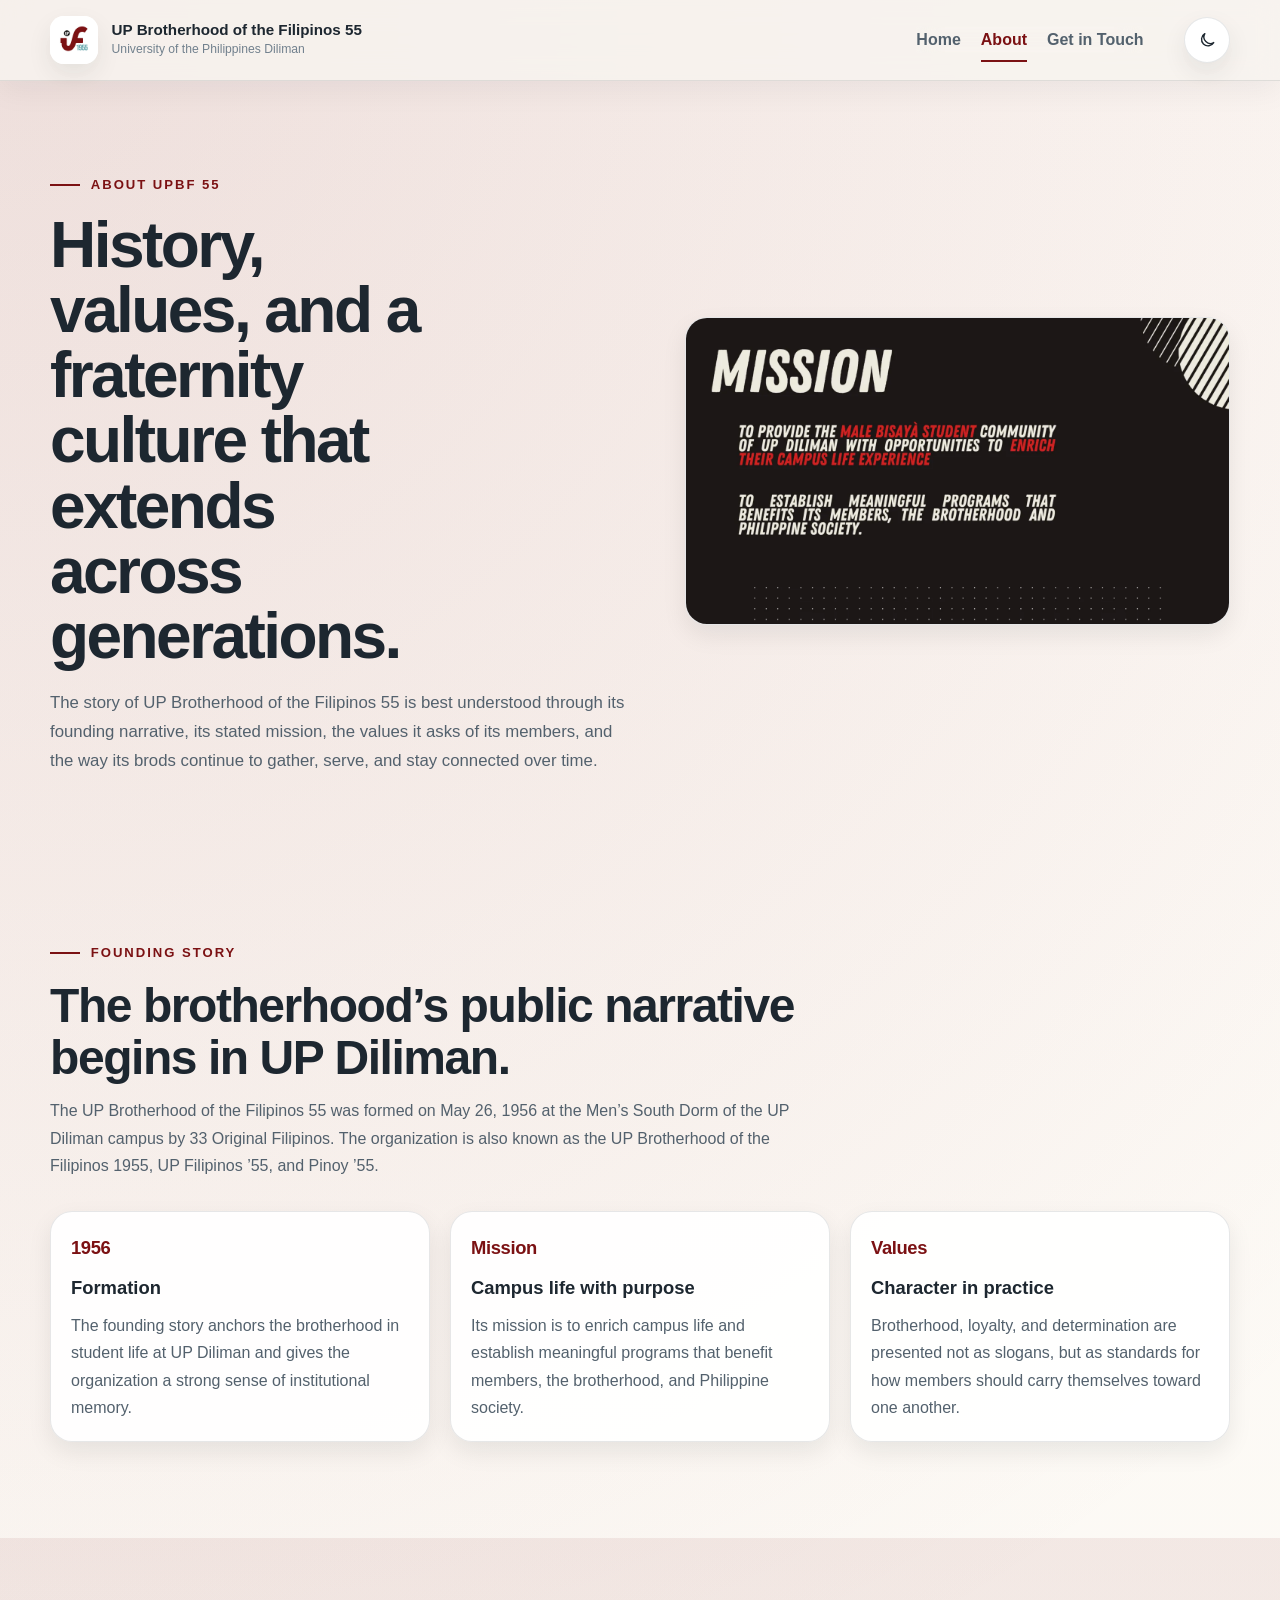
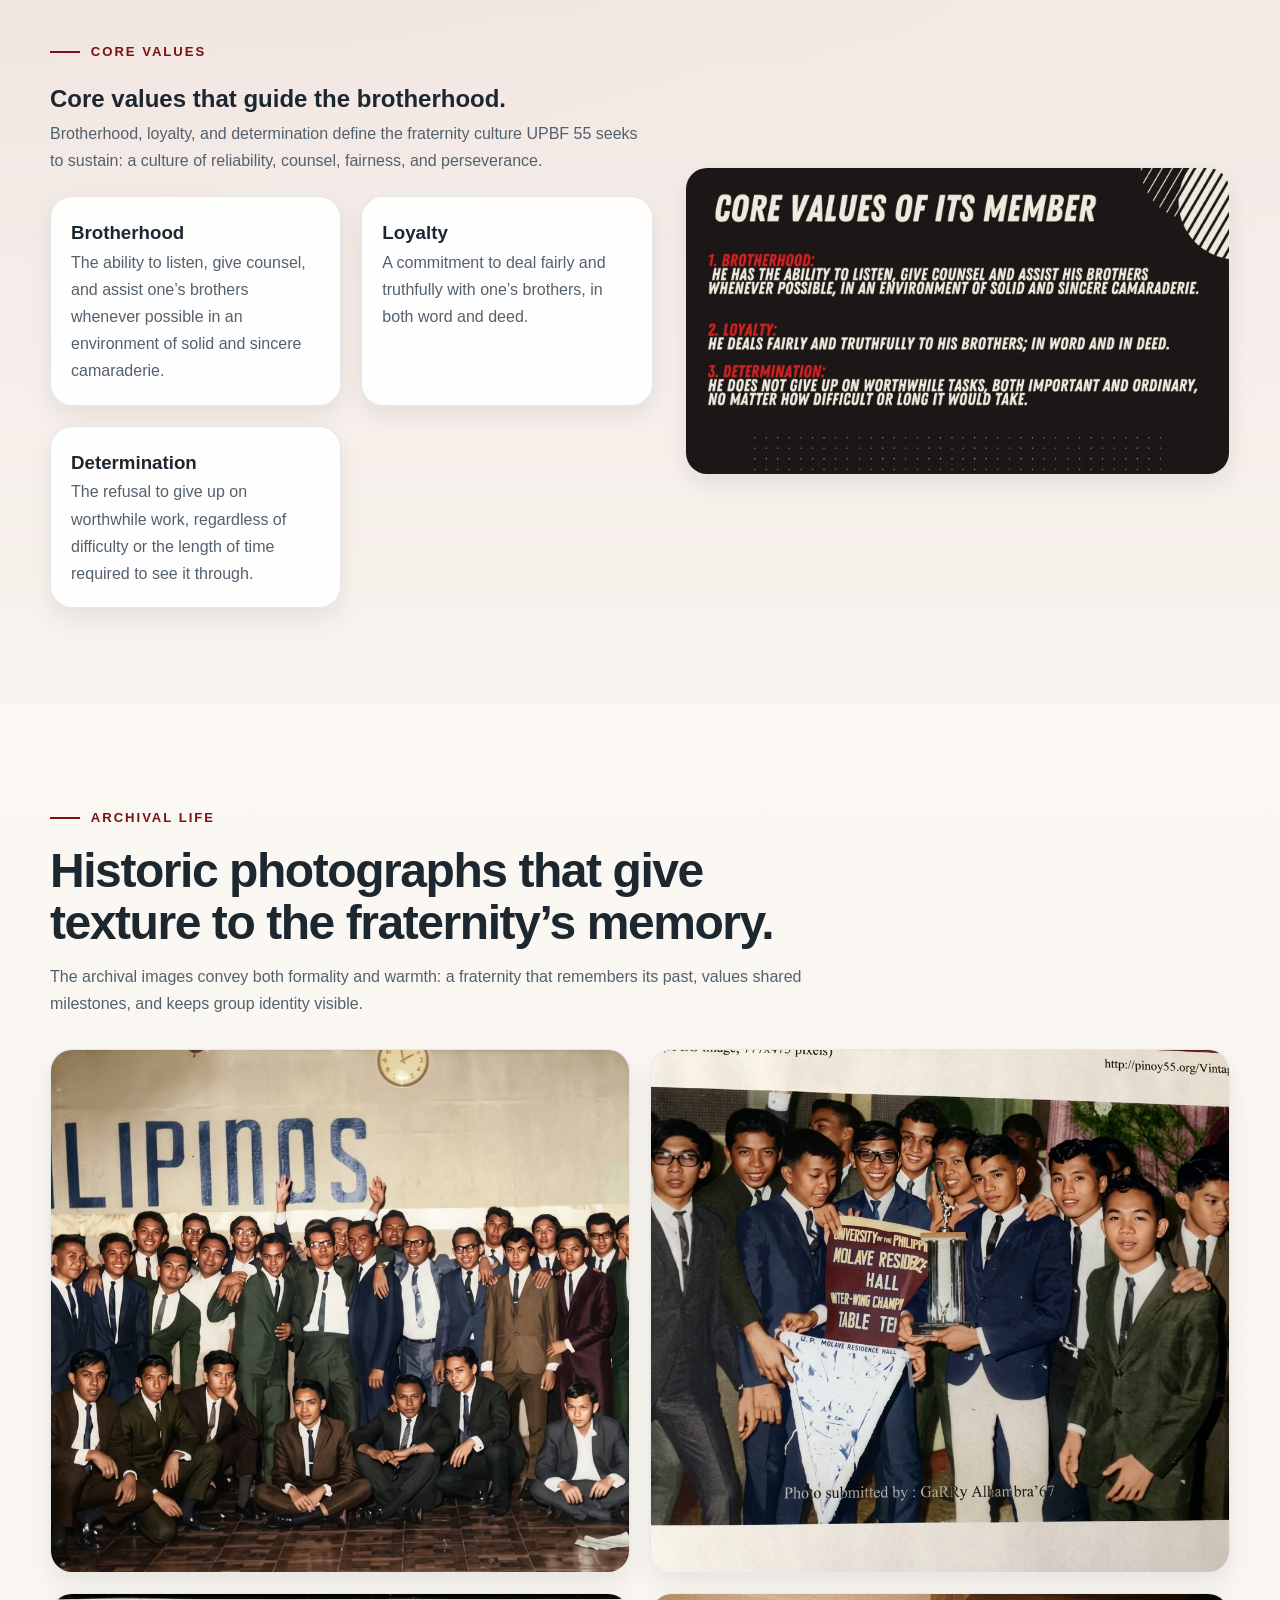
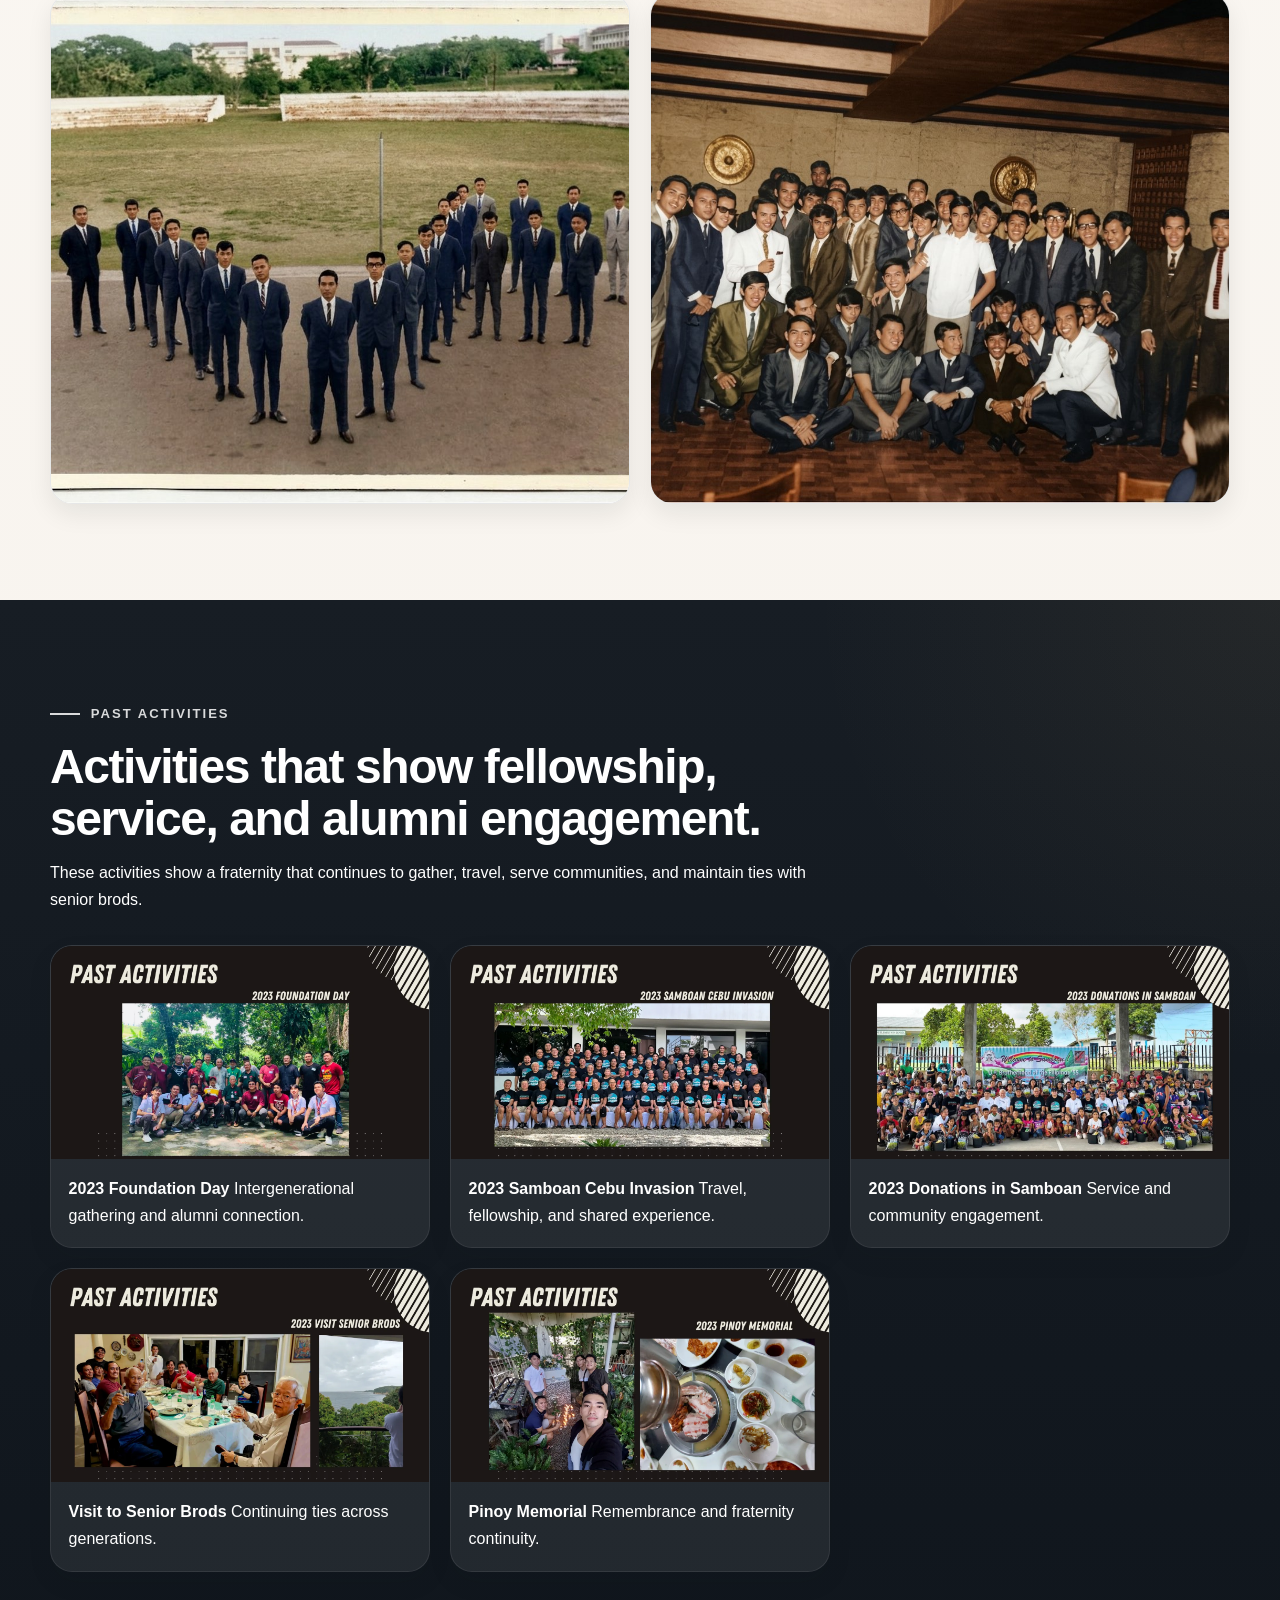
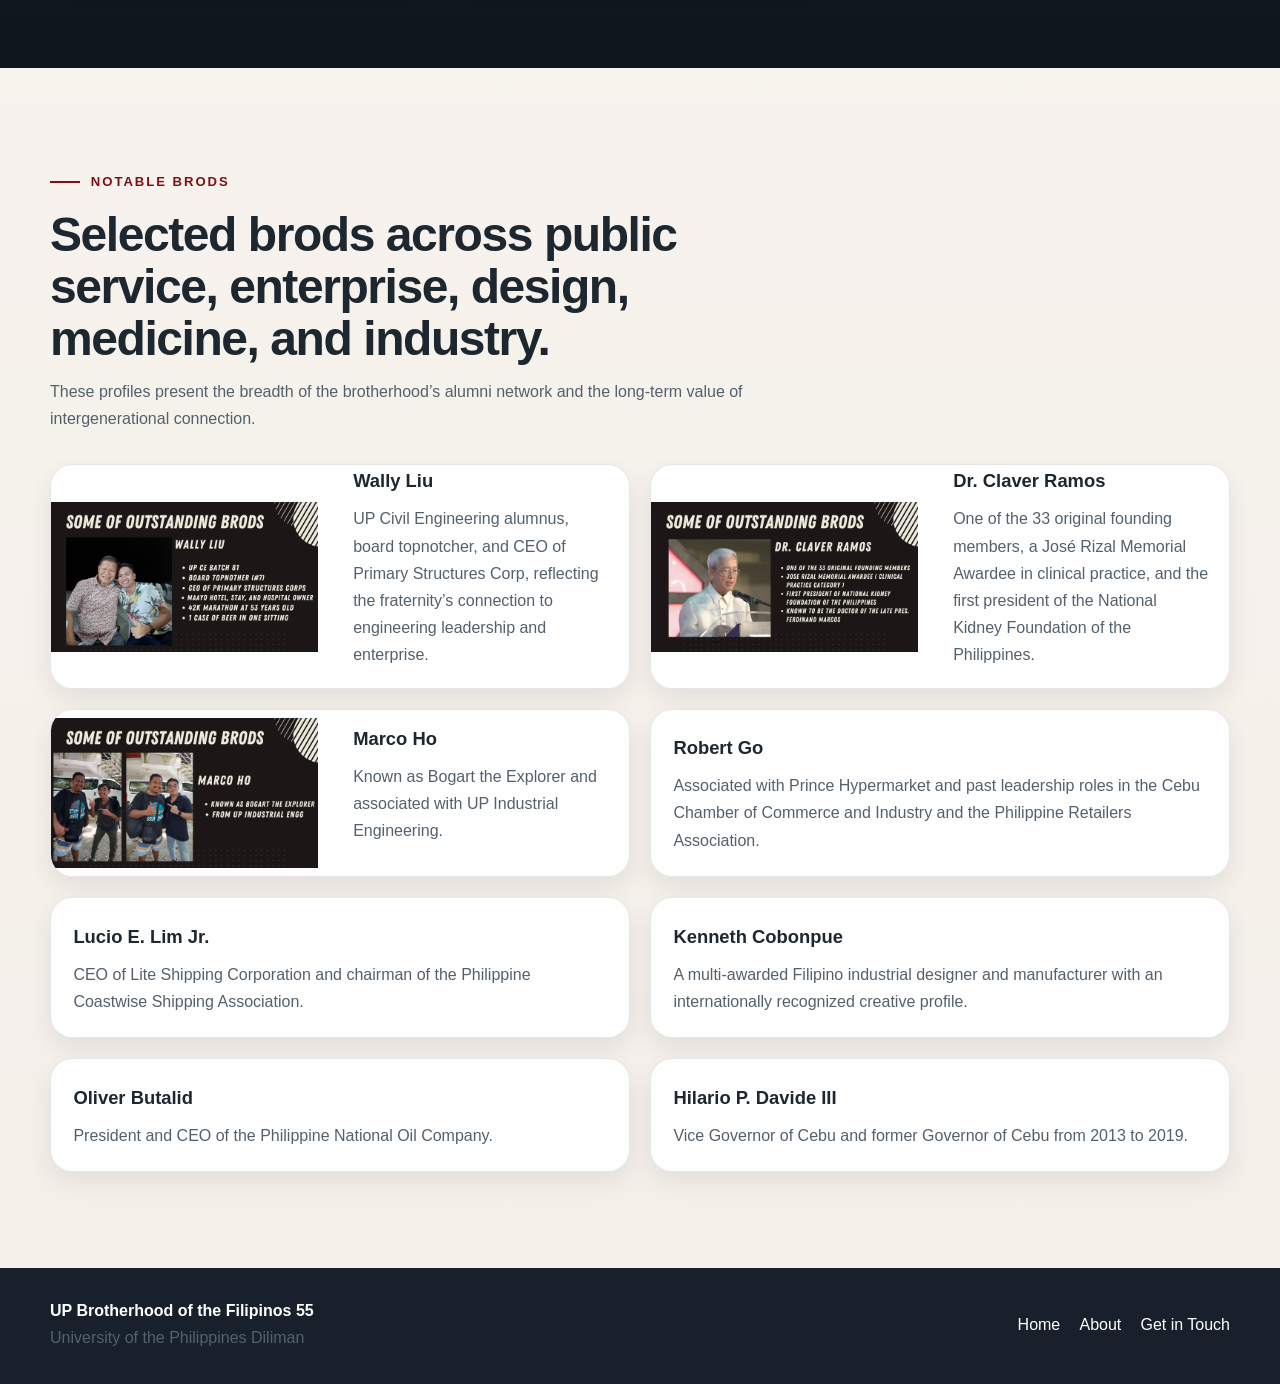
==== commit 5c3eddf4: "Add files via upload" ====
--- a/about.html
+++ b/about.html
@@ -8,7 +8,19 @@
 <title>UP Brotherhood of the Filipinos 55 | About</title>
 <link href="website_icon.png" rel="icon" type="image/png"/>
 <link href="website_icon.png" rel="apple-touch-icon"/>
+<script>
+  (() => {
+    try {
+      const savedTheme = localStorage.getItem("upbf-theme");
+      const systemTheme = window.matchMedia("(prefers-color-scheme: dark)").matches ? "dark" : "light";
+      document.documentElement.dataset.theme = savedTheme === "dark" || savedTheme === "light" ? savedTheme : systemTheme;
+    } catch {
+      document.documentElement.dataset.theme = "light";
+    }
+  })();
+</script>
 <link href="style.css" rel="stylesheet"/>
+<script defer src="theme.js"></script>
 <link href="https://up-pinoy55.com/about.html" rel="canonical"/>
 <meta content="#7b1113" name="theme-color"/>
 <meta content="UP Brotherhood of the Filipinos 55" property="og:site_name"/>
@@ -39,6 +51,16 @@
 <span class="brand__sub">University of the Philippines Diliman</span>
 </span>
 </a>
+<button aria-label="Switch to dark mode" aria-pressed="false" class="theme-toggle" data-theme-toggle type="button">
+<svg aria-hidden="true" class="theme-toggle__icon theme-toggle__icon--sun" fill="none" viewBox="0 0 24 24">
+<circle cx="12" cy="12" r="3.5"></circle>
+<path d="M12 2.5v2M12 19.5v2M21.5 12h-2M4.5 12h-2M18.72 5.28l-1.41 1.41M6.69 17.31l-1.41 1.41M18.72 18.72l-1.41-1.41M6.69 6.69 5.28 5.28"></path>
+</svg>
+<svg aria-hidden="true" class="theme-toggle__icon theme-toggle__icon--moon" fill="none" viewBox="0 0 24 24">
+<path d="M20.5 15.1A8.5 8.5 0 0 1 8.9 3.5 8.5 8.5 0 1 0 20.5 15.1Z"></path>
+</svg>
+<span class="visually-hidden" data-theme-label>Switch to dark mode</span>
+</button>
 <input aria-controls="primary-navigation" class="nav-toggle visually-hidden" id="nav-toggle" type="checkbox"/>
 <label aria-label="Toggle navigation menu" class="nav-toggle-label" for="nav-toggle">
 <span></span>
--- a/style.css
+++ b/style.css
@@ -1,17 +1,34 @@
 :root {
-  --bg: #f7f4ef;
+  color-scheme: light;
+  --bg: #f4efe9;
   --surface: #fffdf9;
-  --surface-soft: #f1ebe4;
-  --ink: #1f2933;
-  --ink-soft: #556170;
-  --ink-muted: #73808d;
-  --line: rgba(31, 41, 51, 0.1);
+  --surface-soft: #eee6dc;
+  --surface-raised: #ffffff;
+  --ink: #1d2730;
+  --ink-soft: #53616d;
+  --ink-muted: #71808d;
+  --line: rgba(29, 39, 48, 0.11);
+  --line-strong: rgba(29, 39, 48, 0.2);
   --maroon: #7b1113;
   --maroon-deep: #560b0d;
   --maroon-soft: #a53a3d;
   --slate: #18212b;
   --gold: #c7a66b;
   --white: #ffffff;
+  --header-bg: rgba(247, 244, 239, 0.84);
+  --header-solid: #f7f4ef;
+  --card-bg: rgba(255, 255, 255, 0.92);
+  --card-dark-bg: rgba(255, 255, 255, 0.08);
+  --chip-bg: rgba(255, 255, 255, 0.74);
+  --hero-glow: rgba(123, 17, 19, 0.13);
+  --hero-wash: rgba(123, 17, 19, 0.025);
+  --tint-start: rgba(123, 17, 19, 0.075);
+  --tint-end: rgba(123, 17, 19, 0.018);
+  --input-bg: #ffffff;
+  --footer-bg: #18212b;
+  --accent-shadow: rgba(123, 17, 19, 0.24);
+  --accent-shadow-hover: rgba(123, 17, 19, 0.34);
+  --focus-ring: rgba(123, 17, 19, 0.3);
   --shadow-sm: 0 10px 24px rgba(19, 24, 30, 0.08);
   --shadow-md: 0 18px 44px rgba(19, 24, 30, 0.12);
   --shadow-lg: 0 26px 60px rgba(19, 24, 30, 0.18);
@@ -22,6 +39,42 @@
   --transition: 180ms ease;
 }
 
+:root[data-theme="dark"] {
+  color-scheme: dark;
+  --bg: #0d141c;
+  --surface: #151e28;
+  --surface-soft: #1d2935;
+  --surface-raised: #202c38;
+  --ink: #f6f1e9;
+  --ink-soft: #c7d0d7;
+  --ink-muted: #9eacb7;
+  --line: rgba(246, 241, 233, 0.12);
+  --line-strong: rgba(246, 241, 233, 0.24);
+  --maroon: #e47b7d;
+  --maroon-deep: #b74a4d;
+  --maroon-soft: #f1a098;
+  --slate: #080d13;
+  --gold: #dfbf8b;
+  --white: #fffefa;
+  --header-bg: rgba(13, 20, 28, 0.86);
+  --header-solid: #0d141c;
+  --card-bg: rgba(21, 30, 40, 0.94);
+  --card-dark-bg: rgba(255, 255, 255, 0.07);
+  --chip-bg: rgba(255, 255, 255, 0.06);
+  --hero-glow: rgba(228, 123, 125, 0.2);
+  --hero-wash: rgba(228, 123, 125, 0.03);
+  --tint-start: rgba(228, 123, 125, 0.13);
+  --tint-end: rgba(228, 123, 125, 0.025);
+  --input-bg: #111a23;
+  --footer-bg: #080d13;
+  --accent-shadow: rgba(0, 0, 0, 0.3);
+  --accent-shadow-hover: rgba(0, 0, 0, 0.48);
+  --focus-ring: rgba(228, 123, 125, 0.38);
+  --shadow-sm: 0 10px 28px rgba(0, 0, 0, 0.22);
+  --shadow-md: 0 18px 46px rgba(0, 0, 0, 0.3);
+  --shadow-lg: 0 26px 62px rgba(0, 0, 0, 0.4);
+}
+
 * {
   box-sizing: border-box;
 }
@@ -35,9 +88,10 @@
   font-family: Inter, "Segoe UI", Roboto, Helvetica, Arial, sans-serif;
   color: var(--ink);
   background:
-    radial-gradient(circle at top left, rgba(123, 17, 19, 0.05), transparent 30%),
-    linear-gradient(180deg, #fbf9f5 0%, var(--bg) 100%);
+    radial-gradient(circle at top left, var(--hero-glow), transparent 30%),
+    linear-gradient(180deg, var(--surface) 0%, var(--bg) 100%);
   line-height: 1.7;
+  min-height: 100vh;
 }
 
 img {
@@ -48,6 +102,11 @@
 a {
   color: inherit;
   text-decoration: none;
+}
+
+::selection {
+  color: var(--white);
+  background: var(--maroon);
 }
 
 button,
@@ -117,9 +176,9 @@
   position: sticky;
   top: 0;
   z-index: 100;
-  background: rgba(247, 244, 239, 0.8);
+  background: var(--header-bg);
   backdrop-filter: blur(14px);
-  border-bottom: 1px solid rgba(123, 17, 19, 0.08);
+  border-bottom: 1px solid var(--line);
   box-shadow: 0 10px 30px rgba(19, 24, 30, 0.05);
 }
 
@@ -143,7 +202,7 @@
   height: 3rem;
   object-fit: contain;
   border-radius: 14px;
-  background: var(--white);
+  background: var(--surface-raised);
   box-shadow: var(--shadow-sm);
 }
 
@@ -168,7 +227,8 @@
   position: absolute;
 }
 
-.nav-toggle-label {
+.nav-toggle-label,
+.theme-toggle {
   width: 2.9rem;
   height: 2.9rem;
   display: inline-flex;
@@ -176,11 +236,53 @@
   justify-content: center;
   gap: 0.3rem;
   padding: 0.7rem;
-  background: var(--surface);
+  background: var(--surface-raised);
   border: 1px solid var(--line);
   border-radius: 999px;
   cursor: pointer;
   box-shadow: var(--shadow-sm);
+  color: var(--ink);
+  transition: transform var(--transition), border-color var(--transition), box-shadow var(--transition), background-color var(--transition);
+}
+
+.theme-toggle {
+  margin-left: auto;
+  padding: 0;
+  position: relative;
+  display: inline-grid;
+  place-items: center;
+  gap: 0;
+  line-height: 0;
+}
+
+.theme-toggle:hover,
+.theme-toggle:focus-visible,
+.nav-toggle-label:hover {
+  transform: translateY(-2px);
+  border-color: var(--maroon);
+  box-shadow: var(--shadow-md);
+}
+
+.theme-toggle__icon {
+  display: block;
+  width: 1.15rem;
+  height: 1.15rem;
+  stroke: currentColor;
+  stroke-linecap: round;
+  stroke-linejoin: round;
+  stroke-width: 1.8;
+}
+
+.theme-toggle__icon--sun {
+  display: none;
+}
+
+:root[data-theme="dark"] .theme-toggle__icon--sun {
+  display: block;
+}
+
+:root[data-theme="dark"] .theme-toggle__icon--moon {
+  display: none;
 }
 
 .nav-toggle-label span {
@@ -191,7 +293,7 @@
 }
 
 .nav-toggle:focus-visible + .nav-toggle-label {
-  outline: 3px solid rgba(123, 17, 19, 0.45);
+  outline: 3px solid var(--focus-ring);
   outline-offset: 4px;
 }
 
@@ -202,9 +304,9 @@
   right: 0;
   max-height: 0;
   overflow: hidden;
-  background: rgba(247, 244, 239, 0.98);
+  background: var(--header-solid);
   backdrop-filter: blur(12px);
-  border-bottom: 1px solid rgba(123, 17, 19, 0.08);
+  border-bottom: 1px solid var(--line);
   transition: max-height 220ms ease;
 }
 
@@ -220,7 +322,7 @@
   padding: 0.9rem 0.3rem;
   font-weight: 700;
   color: var(--ink-soft);
-  border-bottom: 1px solid rgba(31, 41, 51, 0.08);
+  border-bottom: 1px solid var(--line);
   transition: color var(--transition);
 }
 
@@ -245,8 +347,8 @@
 
 .hero-section {
   background:
-    radial-gradient(circle at 10% 10%, rgba(123, 17, 19, 0.12), transparent 28%),
-    linear-gradient(135deg, rgba(255, 255, 255, 0.25), rgba(123, 17, 19, 0.02));
+    radial-gradient(circle at 10% 10%, var(--hero-glow), transparent 28%),
+    linear-gradient(135deg, var(--chip-bg), var(--hero-wash));
 }
 
 .hero-grid,
@@ -303,8 +405,8 @@
 .hero-meta li {
   padding: 0.55rem 0.85rem;
   border-radius: 999px;
-  background: rgba(255, 255, 255, 0.74);
-  border: 1px solid rgba(123, 17, 19, 0.1);
+  background: var(--chip-bg);
+  border: 1px solid var(--line);
   color: var(--ink-soft);
   font-weight: 600;
   font-size: 0.92rem;
@@ -365,23 +467,23 @@
 .button--primary {
   background: linear-gradient(135deg, var(--maroon), var(--maroon-soft));
   color: var(--white);
-  box-shadow: 0 14px 30px rgba(123, 17, 19, 0.24);
+  box-shadow: 0 14px 30px var(--accent-shadow);
 }
 
 .button--primary:hover,
 .button--primary:focus-visible {
-  box-shadow: 0 18px 36px rgba(123, 17, 19, 0.34);
+  box-shadow: 0 18px 36px var(--accent-shadow-hover);
 }
 
 .button--secondary {
   background: transparent;
-  border-color: rgba(123, 17, 19, 0.2);
+  border-color: var(--line-strong);
   color: var(--maroon);
 }
 
 .button--secondary:hover,
 .button--secondary:focus-visible {
-  background: rgba(123, 17, 19, 0.06);
+  background: var(--tint-start);
 }
 
 .button--full {
@@ -398,7 +500,7 @@
 }
 
 .section--tint {
-  background: linear-gradient(180deg, rgba(123, 17, 19, 0.06), rgba(123, 17, 19, 0.015));
+  background: linear-gradient(180deg, var(--tint-start), var(--tint-end));
 }
 
 .section--dark {
@@ -425,15 +527,15 @@
 }
 
 .card {
-  background: rgba(255, 255, 255, 0.92);
-  border: 1px solid rgba(31, 41, 51, 0.06);
+  background: var(--card-bg);
+  border: 1px solid var(--line);
   border-radius: var(--radius-md);
   padding: 1.25rem;
   box-shadow: var(--shadow-sm);
 }
 
 .card--dark {
-  background: rgba(255, 255, 255, 0.08);
+  background: var(--card-dark-bg);
   border-color: rgba(255, 255, 255, 0.08);
 }
 
@@ -452,7 +554,7 @@
   aspect-ratio: 16 / 9;
   height: auto;
   object-fit: contain;
-  background: var(--white);
+  background: var(--surface-raised);
 }
 
 .card--dark.card--slide img {
@@ -477,7 +579,7 @@
 .lift-card:focus-within {
   transform: translateY(-8px);
   box-shadow: var(--shadow-md);
-  border-color: rgba(123, 17, 19, 0.14);
+  border-color: var(--maroon-soft);
 }
 
 .pill {
@@ -486,7 +588,7 @@
   width: fit-content;
   padding: 0.4rem 0.72rem;
   border-radius: 999px;
-  background: rgba(123, 17, 19, 0.08);
+  background: var(--tint-start);
   color: var(--maroon);
   font-size: 0.82rem;
   font-weight: 800;
@@ -570,7 +672,7 @@
 .profile-card.card--slide img {
   height: auto;
   object-fit: contain;
-  background: var(--white);
+  background: var(--surface-raised);
 }
 
 .profile-card > div {
@@ -601,7 +703,7 @@
   display: block;
   padding: 0.8rem 0.9rem;
   border-radius: 14px;
-  background: rgba(123, 17, 19, 0.06);
+  background: var(--tint-start);
   color: var(--ink-soft);
   font-weight: 700;
 }
@@ -631,9 +733,9 @@
 input,
 textarea {
   width: 100%;
-  border: 1px solid rgba(31, 41, 51, 0.14);
+  border: 1px solid var(--line-strong);
   border-radius: 14px;
-  background: var(--white);
+  background: var(--input-bg);
   padding: 0.9rem 1rem;
   color: var(--ink);
   transition: border-color var(--transition), box-shadow var(--transition);
@@ -642,8 +744,8 @@
 input:focus,
 textarea:focus {
   outline: none;
-  border-color: rgba(123, 17, 19, 0.42);
-  box-shadow: 0 0 0 4px rgba(123, 17, 19, 0.1);
+  border-color: var(--maroon);
+  box-shadow: 0 0 0 4px var(--focus-ring);
 }
 
 .text-link {
@@ -660,7 +762,7 @@
 }
 
 .site-footer {
-  background: var(--slate);
+  background: var(--footer-bg);
   color: rgba(255, 255, 255, 0.8);
   padding: 1.8rem 0 2rem;
 }
@@ -740,11 +842,18 @@
 }
 
 @media (min-width: 980px) {
+  .theme-toggle {
+    margin-left: 1.5rem;
+    order: 3;
+  }
+
   .nav-toggle-label {
     display: none;
   }
 
   .site-nav {
+    margin-left: auto;
+    order: 2;
     position: static;
     max-height: none;
     overflow: visible;
